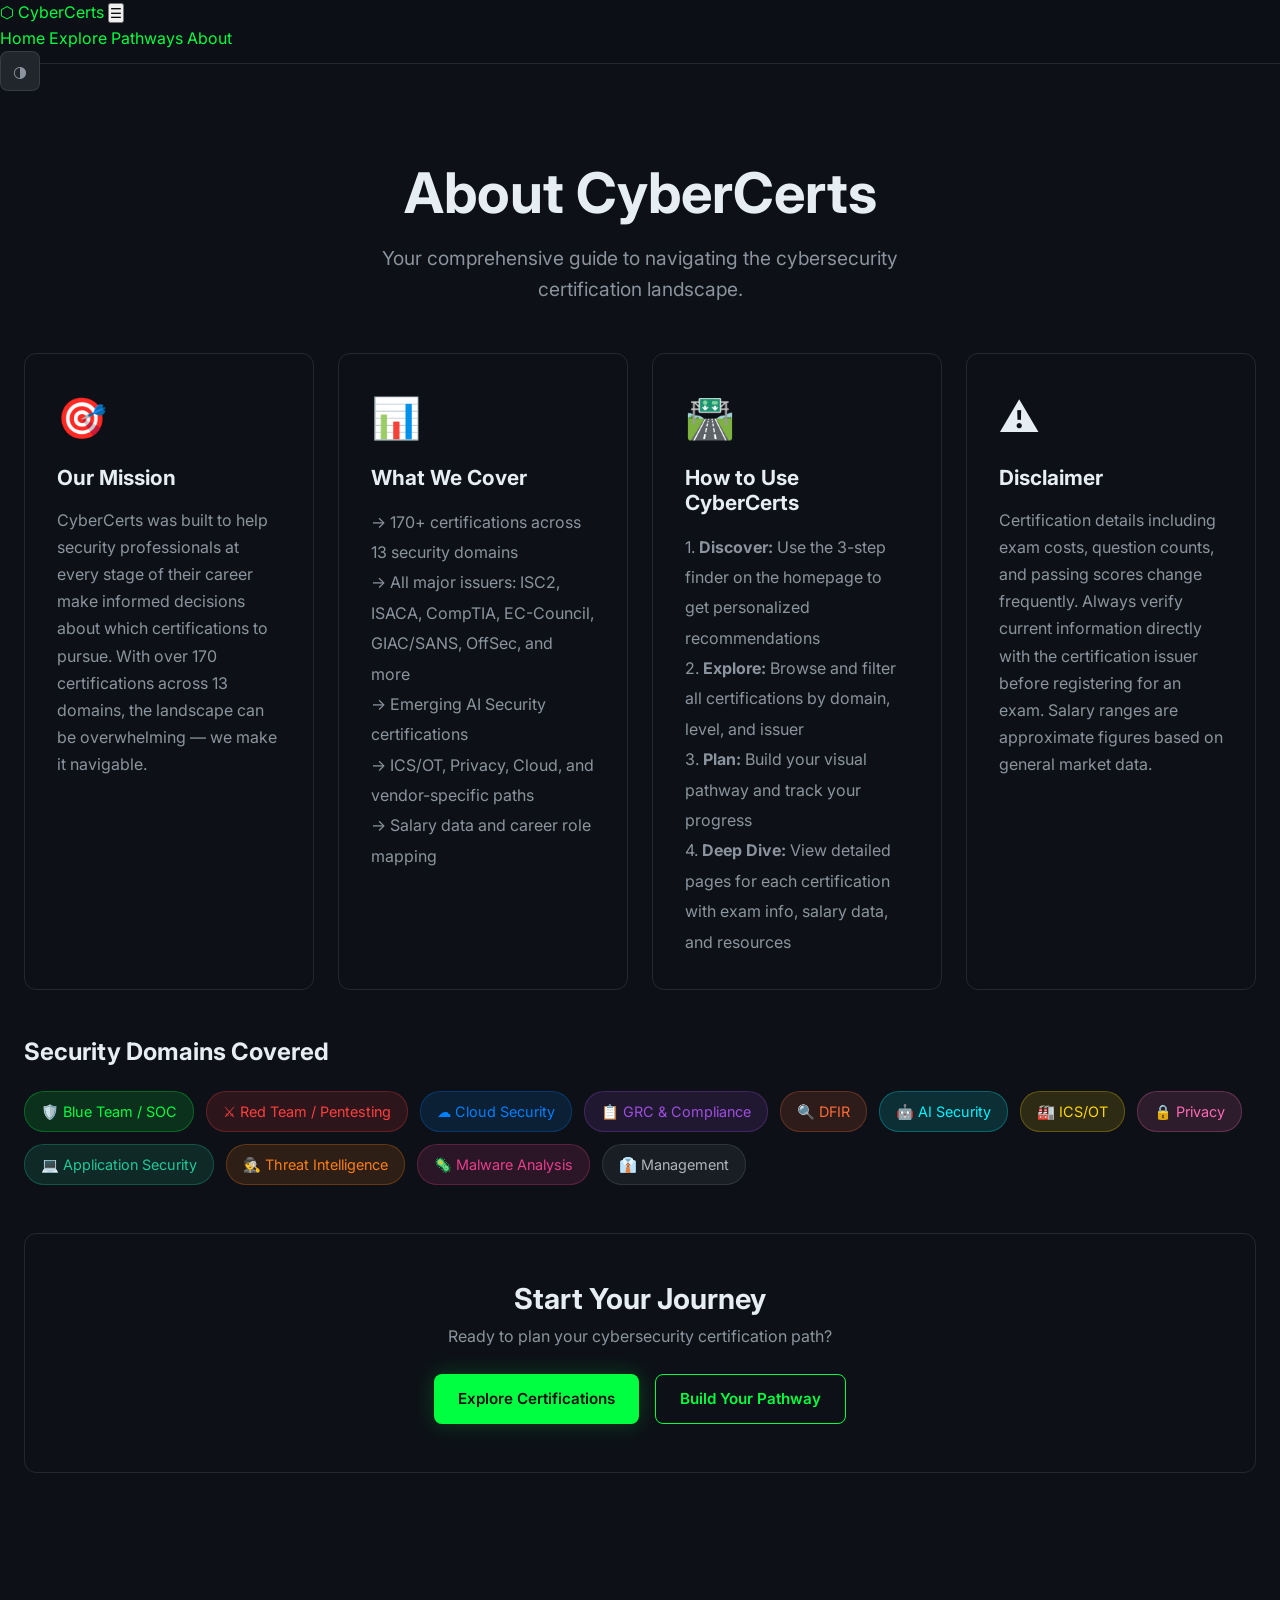
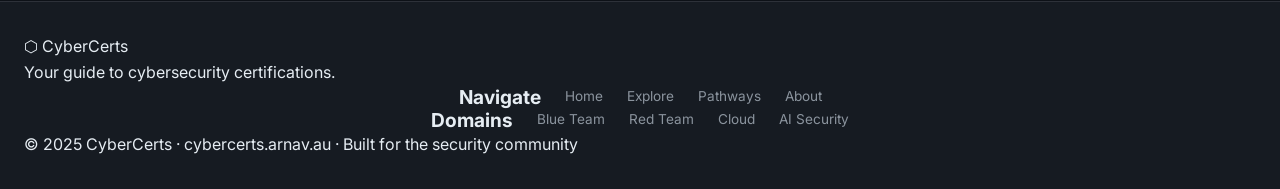
==== about.html @ 93662341 "Build CyberCerts: 170+ cert database, full UI, all JS, about page - js/data.js: 170 certifications a" ====
<!DOCTYPE html>
<html lang="en">
<head>
<meta charset="UTF-8">
<meta name="viewport" content="width=device-width,initial-scale=1.0">
<title>About | CyberCerts</title>
<link rel="stylesheet" href="css/styles.css">
</head>
<body>
<nav class="navbar">
  <div class="nav-container">
    <a href="index.html" class="nav-brand"><span class="brand-icon">⬡</span> CyberCerts</a>
    <button class="nav-toggle" id="navToggle" aria-label="Toggle navigation">☰</button>
    <div class="nav-menu" id="navMenu">
      <a href="index.html" class="nav-link">Home</a>
      <a href="explore.html" class="nav-link">Explore</a>
      <a href="pathway.html" class="nav-link">Pathways</a>
      <a href="about.html" class="nav-link active">About</a>
      <button class="theme-toggle" aria-label="Toggle theme">◑</button>
    </div>
  </div>
</nav>

<main class="about-page">
  <div class="container">
    <div class="about-hero reveal">
      <h1>About <span class="gradient-text">CyberCerts</span></h1>
      <p class="about-lead">Your comprehensive guide to navigating the cybersecurity certification landscape.</p>
    </div>

    <div class="about-grid">
      <div class="about-card reveal">
        <div class="about-card-icon">🎯</div>
        <h2>Our Mission</h2>
        <p>CyberCerts was built to help security professionals at every stage of their career make informed decisions about which certifications to pursue. With over 170 certifications across 13 domains, the landscape can be overwhelming — we make it navigable.</p>
      </div>

      <div class="about-card reveal">
        <div class="about-card-icon">📊</div>
        <h2>What We Cover</h2>
        <ul class="about-list">
          <li>170+ certifications across 13 security domains</li>
          <li>All major issuers: ISC2, ISACA, CompTIA, EC-Council, GIAC/SANS, OffSec, and more</li>
          <li>Emerging AI Security certifications</li>
          <li>ICS/OT, Privacy, Cloud, and vendor-specific paths</li>
          <li>Salary data and career role mapping</li>
        </ul>
      </div>

      <div class="about-card reveal">
        <div class="about-card-icon">🛣️</div>
        <h2>How to Use CyberCerts</h2>
        <ol class="about-list numbered">
          <li><strong>Discover:</strong> Use the 3-step finder on the homepage to get personalized recommendations</li>
          <li><strong>Explore:</strong> Browse and filter all certifications by domain, level, and issuer</li>
          <li><strong>Plan:</strong> Build your visual pathway and track your progress</li>
          <li><strong>Deep Dive:</strong> View detailed pages for each certification with exam info, salary data, and resources</li>
        </ol>
      </div>

      <div class="about-card reveal">
        <div class="about-card-icon">⚠️</div>
        <h2>Disclaimer</h2>
        <p>Certification details including exam costs, question counts, and passing scores change frequently. Always verify current information directly with the certification issuer before registering for an exam. Salary ranges are approximate figures based on general market data.</p>
      </div>
    </div>

    <div class="about-domains reveal">
      <h2>Security Domains Covered</h2>
      <div class="domain-chips">
        <span class="domain-chip" style="background:#00ff4122;color:#00ff41;border:1px solid #00ff4144">🛡️ Blue Team / SOC</span>
        <span class="domain-chip" style="background:#ff3e3e22;color:#ff3e3e;border:1px solid #ff3e3e44">⚔️ Red Team / Pentesting</span>
        <span class="domain-chip" style="background:#0080ff22;color:#0080ff;border:1px solid #0080ff44">☁️ Cloud Security</span>
        <span class="domain-chip" style="background:#9d4edd22;color:#9d4edd;border:1px solid #9d4edd44">📋 GRC & Compliance</span>
        <span class="domain-chip" style="background:#ff6b3522;color:#ff6b35;border:1px solid #ff6b3544">🔍 DFIR</span>
        <span class="domain-chip" style="background:#00f5ff22;color:#00f5ff;border:1px solid #00f5ff44">🤖 AI Security</span>
        <span class="domain-chip" style="background:#ffd70022;color:#ffd700;border:1px solid #ffd70044">🏭 ICS/OT</span>
        <span class="domain-chip" style="background:#ff69b422;color:#ff69b4;border:1px solid #ff69b444">🔒 Privacy</span>
        <span class="domain-chip" style="background:#20c99722;color:#20c997;border:1px solid #20c99744">💻 Application Security</span>
        <span class="domain-chip" style="background:#fd7e1422;color:#fd7e14;border:1px solid #fd7e1444">🕵️ Threat Intelligence</span>
        <span class="domain-chip" style="background:#e83e8c22;color:#e83e8c;border:1px solid #e83e8c44">🦠 Malware Analysis</span>
        <span class="domain-chip" style="background:#6c757d22;color:#adb5bd;border:1px solid #6c757d44">👔 Management</span>
      </div>
    </div>

    <div class="about-cta reveal">
      <h2>Start Your Journey</h2>
      <p>Ready to plan your cybersecurity certification path?</p>
      <div class="cta-buttons">
        <a href="explore.html" class="btn btn-primary">Explore Certifications</a>
        <a href="pathway.html" class="btn btn-outline">Build Your Pathway</a>
      </div>
    </div>
  </div>
</main>

<footer class="footer">
  <div class="container">
    <div class="footer-grid">
      <div class="footer-brand">
        <div class="nav-brand"><span class="brand-icon">⬡</span> CyberCerts</div>
        <p>Your guide to cybersecurity certifications.</p>
      </div>
      <div class="footer-links">
        <h4>Navigate</h4>
        <a href="index.html">Home</a>
        <a href="explore.html">Explore</a>
        <a href="pathway.html">Pathways</a>
        <a href="about.html">About</a>
      </div>
      <div class="footer-links">
        <h4>Domains</h4>
        <a href="pathway.html?domain=blue-team">Blue Team</a>
        <a href="pathway.html?domain=red-team">Red Team</a>
        <a href="pathway.html?domain=cloud">Cloud</a>
        <a href="pathway.html?domain=ai-security">AI Security</a>
      </div>
    </div>
    <div class="footer-bottom">
      <p>© 2025 CyberCerts · cybercerts.arnav.au · Built for the security community</p>
    </div>
  </div>
</footer>

<script src="js/data.js"></script>
<script src="js/app.js"></script>
</body>
</html>
---- css/styles.css ----
/* ============================================================
   CyberCerts - Main Stylesheet
   Dark/cyberpunk theme with light mode toggle
   ============================================================ */

/* Google Fonts import */
@import url('https://fonts.googleapis.com/css2?family=Inter:wght@300;400;500;600;700;800;900&family=JetBrains+Mono:wght@400;500;700&display=swap');

/* ============================================================
   CSS Custom Properties
   ============================================================ */
:root {
  /* Dark theme (default) */
  --bg-primary: #0d1117;
  --bg-secondary: #161b22;
  --bg-tertiary: #21262d;
  --bg-card: rgba(22, 27, 34, 0.8);
  --bg-card-hover: rgba(33, 38, 45, 0.95);
  --bg-overlay: rgba(13, 17, 23, 0.9);

  --text-primary: #e6edf3;
  --text-secondary: #8b949e;
  --text-muted: #6e7681;
  --text-inverse: #0d1117;

  --border-color: rgba(240, 246, 252, 0.1);
  --border-hover: rgba(240, 246, 252, 0.2);

  /* Domain Colors */
  --color-blue-team: #00ff41;
  --color-red-team: #ff3e3e;
  --color-cloud: #0080ff;
  --color-grc: #9d4edd;
  --color-dfir: #ff6b35;
  --color-ai-security: #00f5ff;
  --color-ics-ot: #ffd700;
  --color-privacy: #ff69b4;
  --color-appsec: #7fff00;
  --color-management: #c084fc;
  --color-threat-intel: #fb923c;
  --color-malware: #ef4444;
  --color-vendor: #94a3b8;

  /* Level Colors */
  --color-beginner: #22c55e;
  --color-intermediate: #f59e0b;
  --color-advanced: #f97316;
  --color-expert: #ef4444;
  --color-specialty: #a78bfa;

  /* Accent */
  --accent-primary: #00ff41;
  --accent-secondary: #00f5ff;
  --accent-glow: rgba(0, 255, 65, 0.2);

  /* Shadows */
  --shadow-sm: 0 1px 3px rgba(0,0,0,0.4);
  --shadow-md: 0 4px 12px rgba(0,0,0,0.5);
  --shadow-lg: 0 8px 32px rgba(0,0,0,0.6);
  --shadow-glow: 0 0 20px rgba(0, 255, 65, 0.15);

  /* Transitions */
  --transition-fast: 0.15s ease;
  --transition-normal: 0.3s ease;
  --transition-slow: 0.5s ease;

  /* Typography */
  --font-main: 'Inter', system-ui, -apple-system, sans-serif;
  --font-mono: 'JetBrains Mono', 'Courier New', monospace;

  /* Spacing */
  --nav-height: 64px;
  --container-max: 1280px;
  --border-radius: 8px;
  --border-radius-lg: 12px;
  --border-radius-xl: 16px;
}

/* Light mode */
.light-mode {
  --bg-primary: #f0f4f8;
  --bg-secondary: #e8edf2;
  --bg-tertiary: #dce4ed;
  --bg-card: rgba(255, 255, 255, 0.9);
  --bg-card-hover: rgba(255, 255, 255, 1);
  --bg-overlay: rgba(240, 244, 248, 0.95);

  --text-primary: #1a202c;
  --text-secondary: #4a5568;
  --text-muted: #718096;
  --text-inverse: #f0f4f8;

  --border-color: rgba(0, 0, 0, 0.1);
  --border-hover: rgba(0, 0, 0, 0.2);

  --accent-primary: #059669;
  --accent-secondary: #0891b2;
  --accent-glow: rgba(5, 150, 105, 0.1);

  --shadow-sm: 0 1px 3px rgba(0,0,0,0.1);
  --shadow-md: 0 4px 12px rgba(0,0,0,0.15);
  --shadow-lg: 0 8px 32px rgba(0,0,0,0.2);
  --shadow-glow: 0 0 20px rgba(5, 150, 105, 0.1);

  --color-blue-team: #059669;
  --color-red-team: #dc2626;
  --color-cloud: #2563eb;
  --color-grc: #7c3aed;
  --color-dfir: #ea580c;
  --color-ai-security: #0891b2;
  --color-ics-ot: #d97706;
  --color-privacy: #db2777;
  --color-appsec: #65a30d;
  --color-management: #9333ea;
  --color-threat-intel: #c2410c;
  --color-malware: #b91c1c;
  --color-vendor: #64748b;
}

/* ============================================================
   Reset & Base
   ============================================================ */
*, *::before, *::after {
  box-sizing: border-box;
  margin: 0;
  padding: 0;
}

html {
  scroll-behavior: smooth;
  font-size: 16px;
}

body {
  font-family: var(--font-main);
  background-color: var(--bg-primary);
  color: var(--text-primary);
  line-height: 1.6;
  min-height: 100vh;
  transition: background-color var(--transition-normal), color var(--transition-normal);
  overflow-x: hidden;
}

a {
  color: var(--accent-primary);
  text-decoration: none;
  transition: color var(--transition-fast);
}
a:hover { text-decoration: underline; }

img { max-width: 100%; height: auto; }

button { cursor: pointer; font-family: var(--font-main); }

ul, ol { list-style: none; }

/* ============================================================
   Typography
   ============================================================ */
h1, h2, h3, h4, h5, h6 {
  font-weight: 700;
  line-height: 1.2;
  color: var(--text-primary);
}

h1 { font-size: clamp(1.8rem, 4vw, 3rem); }
h2 { font-size: clamp(1.5rem, 3vw, 2.2rem); }
h3 { font-size: clamp(1.2rem, 2.5vw, 1.6rem); }
h4 { font-size: 1.2rem; }
h5 { font-size: 1rem; }

.mono { font-family: var(--font-mono); }

/* ============================================================
   Layout Utilities
   ============================================================ */
.container {
  max-width: var(--container-max);
  margin: 0 auto;
  padding: 0 1.5rem;
}

.section {
  padding: 4rem 0;
}

.section-title {
  text-align: center;
  margin-bottom: 2.5rem;
  position: relative;
}

.section-title::after {
  content: '';
  display: block;
  width: 60px;
  height: 3px;
  background: var(--accent-primary);
  margin: 0.75rem auto 0;
  border-radius: 2px;
}

.grid {
  display: grid;
  gap: 1.5rem;
}

.grid-2 { grid-template-columns: repeat(auto-fill, minmax(340px, 1fr)); }
.grid-3 { grid-template-columns: repeat(auto-fill, minmax(280px, 1fr)); }
.grid-4 { grid-template-columns: repeat(auto-fill, minmax(240px, 1fr)); }

.flex { display: flex; }
.flex-center { display: flex; align-items: center; justify-content: center; }
.flex-between { display: flex; align-items: center; justify-content: space-between; }
.gap-1 { gap: 0.5rem; }
.gap-2 { gap: 1rem; }
.gap-3 { gap: 1.5rem; }

.text-center { text-align: center; }
.text-mono { font-family: var(--font-mono); }

/* ============================================================
   Navigation
   ============================================================ */
.navbar {
  position: sticky;
  top: 0;
  z-index: 1000;
  height: var(--nav-height);
  background: rgba(13, 17, 23, 0.85);
  backdrop-filter: blur(16px);
  -webkit-backdrop-filter: blur(16px);
  border-bottom: 1px solid var(--border-color);
  transition: background var(--transition-normal);
}

.light-mode .navbar {
  background: rgba(240, 244, 248, 0.9);
}

.navbar-inner {
  display: flex;
  align-items: center;
  justify-content: space-between;
  height: 100%;
  max-width: var(--container-max);
  margin: 0 auto;
  padding: 0 1.5rem;
}

.nav-logo {
  display: flex;
  align-items: center;
  gap: 0.5rem;
  font-size: 1.25rem;
  font-weight: 800;
  color: var(--text-primary);
  text-decoration: none;
  letter-spacing: -0.5px;
}

.nav-logo .logo-icon {
  color: var(--accent-primary);
  font-size: 1.4rem;
}

.nav-logo span {
  color: var(--accent-primary);
}

.nav-links {
  display: flex;
  align-items: center;
  gap: 0.25rem;
}

.nav-links a {
  color: var(--text-secondary);
  text-decoration: none;
  padding: 0.5rem 0.875rem;
  border-radius: var(--border-radius);
  font-weight: 500;
  font-size: 0.9rem;
  transition: all var(--transition-fast);
}

.nav-links a:hover,
.nav-links a.active {
  color: var(--text-primary);
  background: var(--bg-tertiary);
}

.nav-links a.active {
  color: var(--accent-primary);
}

.nav-actions {
  display: flex;
  align-items: center;
  gap: 0.75rem;
}

/* Theme Toggle */
.theme-toggle {
  display: flex;
  align-items: center;
  justify-content: center;
  width: 40px;
  height: 40px;
  border-radius: var(--border-radius);
  border: 1px solid var(--border-color);
  background: var(--bg-tertiary);
  color: var(--text-secondary);
  font-size: 1rem;
  transition: all var(--transition-fast);
  cursor: pointer;
}

.theme-toggle:hover {
  color: var(--accent-primary);
  border-color: var(--accent-primary);
  box-shadow: var(--shadow-glow);
}

/* Hamburger */
.hamburger {
  display: none;
  flex-direction: column;
  justify-content: center;
  gap: 5px;
  width: 40px;
  height: 40px;
  background: none;
  border: none;
  padding: 8px;
  cursor: pointer;
}

.hamburger span {
  display: block;
  width: 100%;
  height: 2px;
  background: var(--text-primary);
  transition: all var(--transition-normal);
  border-radius: 2px;
}

.hamburger.open span:nth-child(1) {
  transform: translateY(7px) rotate(45deg);
}
.hamburger.open span:nth-child(2) {
  opacity: 0;
  transform: scaleX(0);
}
.hamburger.open span:nth-child(3) {
  transform: translateY(-7px) rotate(-45deg);
}

/* Mobile nav overlay */
.mobile-nav {
  display: none;
  position: fixed;
  top: var(--nav-height);
  left: 0;
  right: 0;
  bottom: 0;
  background: var(--bg-overlay);
  z-index: 999;
  padding: 1.5rem;
  flex-direction: column;
  gap: 0.5rem;
  opacity: 0;
  transform: translateY(-10px);
  transition: opacity var(--transition-normal), transform var(--transition-normal);
}

.mobile-nav.open {
  opacity: 1;
  transform: translateY(0);
}

.mobile-nav a {
  display: block;
  color: var(--text-primary);
  text-decoration: none;
  padding: 1rem 1.25rem;
  border-radius: var(--border-radius);
  font-size: 1.1rem;
  font-weight: 500;
  border: 1px solid var(--border-color);
  background: var(--bg-secondary);
  transition: all var(--transition-fast);
}

.mobile-nav a:hover {
  border-color: var(--accent-primary);
  color: var(--accent-primary);
}

/* ============================================================
   Hero Section
   ============================================================ */
.hero {
  position: relative;
  min-height: calc(100vh - var(--nav-height));
  display: flex;
  align-items: center;
  overflow: hidden;
  background: var(--bg-primary);
}

.hero-bg {
  position: absolute;
  inset: 0;
  z-index: 0;
  overflow: hidden;
}

/* Particle canvas */
#particle-canvas {
  position: absolute;
  inset: 0;
  pointer-events: none;
}

/* Grid overlay */
.hero-bg::before {
  content: '';
  position: absolute;
  inset: 0;
  background-image:
    linear-gradient(rgba(0,255,65,0.03) 1px, transparent 1px),
    linear-gradient(90deg, rgba(0,255,65,0.03) 1px, transparent 1px);
  background-size: 50px 50px;
}

/* Radial glow */
.hero-bg::after {
  content: '';
  position: absolute;
  inset: 0;
  background: radial-gradient(ellipse 60% 50% at 50% 50%, rgba(0,255,65,0.07) 0%, transparent 70%);
}

.hero-content {
  position: relative;
  z-index: 1;
  text-align: center;
  max-width: 800px;
  margin: 0 auto;
  padding: 4rem 1.5rem;
}

.hero-badge {
  display: inline-flex;
  align-items: center;
  gap: 0.5rem;
  background: rgba(0,255,65,0.1);
  border: 1px solid rgba(0,255,65,0.3);
  color: var(--color-blue-team);
  padding: 0.375rem 1rem;
  border-radius: 100px;
  font-size: 0.8rem;
  font-weight: 600;
  font-family: var(--font-mono);
  margin-bottom: 1.5rem;
  letter-spacing: 1px;
  text-transform: uppercase;
}

.light-mode .hero-badge {
  background: rgba(5,150,105,0.1);
  border-color: rgba(5,150,105,0.3);
}

.hero-title {
  font-size: clamp(2.2rem, 6vw, 4rem);
  font-weight: 900;
  line-height: 1.1;
  margin-bottom: 1.25rem;
  letter-spacing: -1.5px;
}

.hero-title .highlight {
  color: var(--accent-primary);
  position: relative;
}

.hero-title .highlight::after {
  content: '';
  position: absolute;
  bottom: 2px;
  left: 0;
  right: 0;
  height: 3px;
  background: var(--accent-primary);
  opacity: 0.4;
  border-radius: 2px;
}

.hero-subtitle {
  font-size: 1.15rem;
  color: var(--text-secondary);
  margin-bottom: 2rem;
  max-width: 560px;
  margin-left: auto;
  margin-right: auto;
  line-height: 1.7;
}

.hero-cta {
  display: flex;
  gap: 1rem;
  justify-content: center;
  flex-wrap: wrap;
}

/* ============================================================
   Buttons
   ============================================================ */
.btn {
  display: inline-flex;
  align-items: center;
  gap: 0.5rem;
  padding: 0.75rem 1.5rem;
  border-radius: var(--border-radius);
  font-weight: 600;
  font-size: 0.95rem;
  border: none;
  text-decoration: none;
  cursor: pointer;
  transition: all var(--transition-fast);
  white-space: nowrap;
}

.btn-primary {
  background: var(--accent-primary);
  color: var(--text-inverse);
  box-shadow: 0 0 20px var(--accent-glow);
}

.btn-primary:hover {
  filter: brightness(1.1);
  box-shadow: 0 0 30px var(--accent-glow);
  transform: translateY(-1px);
  text-decoration: none;
  color: var(--text-inverse);
}

.btn-secondary {
  background: var(--bg-tertiary);
  color: var(--text-primary);
  border: 1px solid var(--border-color);
}

.btn-secondary:hover {
  border-color: var(--accent-primary);
  color: var(--accent-primary);
  text-decoration: none;
}

.btn-outline {
  background: transparent;
  color: var(--accent-primary);
  border: 1px solid var(--accent-primary);
}

.btn-outline:hover {
  background: rgba(0,255,65,0.1);
  text-decoration: none;
}

.btn-sm {
  padding: 0.4rem 0.875rem;
  font-size: 0.8rem;
}

.btn-lg {
  padding: 1rem 2rem;
  font-size: 1.05rem;
}

.btn-danger {
  background: var(--color-red-team);
  color: #fff;
}

.btn-ghost {
  background: transparent;
  color: var(--text-secondary);
  border: 1px solid transparent;
}

.btn-ghost:hover {
  background: var(--bg-tertiary);
  color: var(--text-primary);
  text-decoration: none;
}

/* ============================================================
   Stats Bar
   ============================================================ */
.stats-bar {
  background: var(--bg-secondary);
  border-top: 1px solid var(--border-color);
  border-bottom: 1px solid var(--border-color);
  padding: 1.5rem 0;
}

.stats-bar .container {
  display: flex;
  justify-content: center;
  gap: 3rem;
  flex-wrap: wrap;
}

.stat-item {
  text-align: center;
}

.stat-number {
  font-size: 2rem;
  font-weight: 900;
  color: var(--accent-primary);
  font-family: var(--font-mono);
  line-height: 1;
}

.stat-label {
  font-size: 0.8rem;
  color: var(--text-secondary);
  text-transform: uppercase;
  letter-spacing: 1px;
  margin-top: 0.25rem;
}

/* ============================================================
   Glassmorphism Cards
   ============================================================ */
.card {
  background: var(--bg-card);
  backdrop-filter: blur(12px);
  -webkit-backdrop-filter: blur(12px);
  border: 1px solid var(--border-color);
  border-radius: var(--border-radius-lg);
  padding: 1.5rem;
  transition: all var(--transition-normal);
}

.card:hover {
  background: var(--bg-card-hover);
  border-color: var(--border-hover);
  transform: translateY(-2px);
  box-shadow: var(--shadow-lg);
}

/* Cert Card */
.cert-card {
  background: var(--bg-card);
  backdrop-filter: blur(12px);
  -webkit-backdrop-filter: blur(12px);
  border: 1px solid var(--border-color);
  border-radius: var(--border-radius-lg);
  padding: 1.25rem;
  transition: all var(--transition-normal);
  display: flex;
  flex-direction: column;
  gap: 0.75rem;
  position: relative;
  overflow: hidden;
}

.cert-card::before {
  content: '';
  position: absolute;
  top: 0;
  left: 0;
  right: 0;
  height: 3px;
  background: var(--card-accent, var(--accent-primary));
  border-radius: var(--border-radius-lg) var(--border-radius-lg) 0 0;
}

.cert-card:hover {
  background: var(--bg-card-hover);
  border-color: var(--card-accent, var(--accent-primary));
  transform: translateY(-3px);
  box-shadow: 0 8px 32px rgba(0,0,0,0.4), 0 0 0 1px var(--card-accent, var(--accent-primary));
}

.cert-card-header {
  display: flex;
  align-items: flex-start;
  justify-content: space-between;
  gap: 0.5rem;
}

.cert-code {
  font-family: var(--font-mono);
  font-size: 0.75rem;
  color: var(--text-muted);
  background: var(--bg-tertiary);
  padding: 0.2rem 0.5rem;
  border-radius: 4px;
  font-weight: 500;
}

.cert-card-compare {
  position: absolute;
  top: 0.875rem;
  right: 0.875rem;
  width: 20px;
  height: 20px;
  border-radius: 4px;
  border: 2px solid var(--border-color);
  background: var(--bg-tertiary);
  cursor: pointer;
  transition: all var(--transition-fast);
  appearance: none;
  -webkit-appearance: none;
}

.cert-card-compare:checked {
  background: var(--accent-primary);
  border-color: var(--accent-primary);
}

.cert-card-compare:checked::after {
  content: '✓';
  display: block;
  color: #000;
  font-size: 12px;
  text-align: center;
  line-height: 16px;
}

.cert-name {
  font-size: 1rem;
  font-weight: 700;
  color: var(--text-primary);
  line-height: 1.3;
  padding-right: 24px;
}

.cert-issuer-badge {
  font-size: 0.7rem;
  font-weight: 600;
  padding: 0.2rem 0.5rem;
  border-radius: 4px;
  text-transform: uppercase;
  letter-spacing: 0.5px;
  white-space: nowrap;
}

.cert-description {
  font-size: 0.85rem;
  color: var(--text-secondary);
  line-height: 1.5;
  display: -webkit-box;
  -webkit-line-clamp: 2;
  -webkit-box-orient: vertical;
  overflow: hidden;
}

.cert-card-footer {
  display: flex;
  align-items: center;
  justify-content: space-between;
  margin-top: auto;
  padding-top: 0.75rem;
  border-top: 1px solid var(--border-color);
  gap: 0.5rem;
}

.cert-cost {
  font-family: var(--font-mono);
  font-size: 0.85rem;
  font-weight: 700;
  color: var(--accent-primary);
}

/* AI Badge */
.ai-badge {
  display: inline-flex;
  align-items: center;
  gap: 0.3rem;
  background: rgba(0,245,255,0.1);
  border: 1px solid rgba(0,245,255,0.3);
  color: var(--color-ai-security);
  padding: 0.2rem 0.5rem;
  border-radius: 100px;
  font-size: 0.65rem;
  font-weight: 700;
  text-transform: uppercase;
  letter-spacing: 0.5px;
  white-space: nowrap;
}

.light-mode .ai-badge {
  background: rgba(8,145,178,0.1);
  border-color: rgba(8,145,178,0.3);
}

/* ============================================================
   Badges & Tags
   ============================================================ */
.badge {
  display: inline-flex;
  align-items: center;
  gap: 0.25rem;
  padding: 0.25rem 0.625rem;
  border-radius: 100px;
  font-size: 0.72rem;
  font-weight: 600;
  text-transform: capitalize;
  white-space: nowrap;
}

.badge-level-beginner {
  background: rgba(34,197,94,0.15);
  color: var(--color-beginner);
  border: 1px solid rgba(34,197,94,0.3);
}

.badge-level-intermediate {
  background: rgba(245,158,11,0.15);
  color: var(--color-intermediate);
  border: 1px solid rgba(245,158,11,0.3);
}

.badge-level-advanced {
  background: rgba(249,115,22,0.15);
  color: var(--color-advanced);
  border: 1px solid rgba(249,115,22,0.3);
}

.badge-level-expert {
  background: rgba(239,68,68,0.15);
  color: var(--color-expert);
  border: 1px solid rgba(239,68,68,0.3);
}

.badge-level-specialty {
  background: rgba(167,139,250,0.15);
  color: var(--color-specialty);
  border: 1px solid rgba(167,139,250,0.3);
}

/* Domain tags */
.tag {
  display: inline-flex;
  align-items: center;
  gap: 0.2rem;
  padding: 0.2rem 0.5rem;
  border-radius: 4px;
  font-size: 0.68rem;
  font-weight: 600;
  text-transform: uppercase;
  letter-spacing: 0.3px;
}

.tag-blue-team   { background: rgba(0,255,65,0.1);   color: var(--color-blue-team);   border: 1px solid rgba(0,255,65,0.2); }
.tag-red-team    { background: rgba(255,62,62,0.1);  color: var(--color-red-team);    border: 1px solid rgba(255,62,62,0.2); }
.tag-cloud       { background: rgba(0,128,255,0.1);  color: var(--color-cloud);       border: 1px solid rgba(0,128,255,0.2); }
.tag-grc         { background: rgba(157,78,221,0.1); color: var(--color-grc);         border: 1px solid rgba(157,78,221,0.2); }
.tag-dfir        { background: rgba(255,107,53,0.1); color: var(--color-dfir);        border: 1px solid rgba(255,107,53,0.2); }
.tag-ai-security { background: rgba(0,245,255,0.1);  color: var(--color-ai-security); border: 1px solid rgba(0,245,255,0.2); }
.tag-ics-ot      { background: rgba(255,215,0,0.1);  color: var(--color-ics-ot);      border: 1px solid rgba(255,215,0,0.2); }
.tag-privacy     { background: rgba(255,105,180,0.1);color: var(--color-privacy);     border: 1px solid rgba(255,105,180,0.2); }
.tag-appsec      { background: rgba(127,255,0,0.1);  color: var(--color-appsec);      border: 1px solid rgba(127,255,0,0.2); }
.tag-management  { background: rgba(192,132,252,0.1);color: var(--color-management);  border: 1px solid rgba(192,132,252,0.2); }
.tag-threat-intel{ background: rgba(251,146,60,0.1); color: var(--color-threat-intel);border: 1px solid rgba(251,146,60,0.2); }
.tag-malware     { background: rgba(239,68,68,0.1);  color: var(--color-malware);     border: 1px solid rgba(239,68,68,0.2); }
.tag-vendor      { background: rgba(148,163,184,0.1);color: var(--color-vendor);      border: 1px solid rgba(148,163,184,0.2); }

.tags-list {
  display: flex;
  flex-wrap: wrap;
  gap: 0.375rem;
}

/* ============================================================
   Filter Bar
   ============================================================ */
.filter-bar {
  background: var(--bg-secondary);
  border: 1px solid var(--border-color);
  border-radius: var(--border-radius-lg);
  padding: 1.25rem;
  margin-bottom: 1.5rem;
  display: flex;
  flex-wrap: wrap;
  gap: 0.875rem;
  align-items: flex-end;
}

.filter-group {
  display: flex;
  flex-direction: column;
  gap: 0.375rem;
  flex: 1;
  min-width: 160px;
}

.filter-group label {
  font-size: 0.75rem;
  font-weight: 600;
  color: var(--text-muted);
  text-transform: uppercase;
  letter-spacing: 0.5px;
}

.filter-group select,
.filter-group input {
  background: var(--bg-tertiary);
  border: 1px solid var(--border-color);
  color: var(--text-primary);
  padding: 0.5rem 0.875rem;
  border-radius: var(--border-radius);
  font-size: 0.875rem;
  font-family: var(--font-main);
  outline: none;
  transition: border-color var(--transition-fast);
  width: 100%;
  appearance: none;
  -webkit-appearance: none;
  background-image: url("data:image/svg+xml,%3Csvg xmlns='http://www.w3.org/2000/svg' width='12' height='12' fill='%238b949e' viewBox='0 0 16 16'%3E%3Cpath d='M7.247 11.14L2.451 5.658C1.885 5.013 2.345 4 3.204 4h9.592a1 1 0 0 1 .753 1.659l-4.796 5.48a1 1 0 0 1-1.506 0z'/%3E%3C/svg%3E");
  background-repeat: no-repeat;
  background-position: right 0.75rem center;
  padding-right: 2rem;
}

.filter-group input {
  background-image: none;
  padding-right: 0.875rem;
}

.filter-group select:focus,
.filter-group input:focus {
  border-color: var(--accent-primary);
  box-shadow: 0 0 0 2px var(--accent-glow);
}

.filter-actions {
  display: flex;
  gap: 0.5rem;
  align-items: flex-end;
}

.results-count {
  font-size: 0.85rem;
  color: var(--text-secondary);
  padding: 0.5rem 0;
  font-family: var(--font-mono);
}

.results-count strong {
  color: var(--accent-primary);
}

/* ============================================================
   Tab Component
   ============================================================ */
.tabs {
  border-bottom: 1px solid var(--border-color);
  margin-bottom: 1.5rem;
}

.tab-list {
  display: flex;
  gap: 0;
  overflow-x: auto;
  scrollbar-width: none;
  -ms-overflow-style: none;
}

.tab-list::-webkit-scrollbar { display: none; }

.tab-btn {
  flex-shrink: 0;
  padding: 0.75rem 1.25rem;
  font-size: 0.875rem;
  font-weight: 500;
  color: var(--text-secondary);
  background: none;
  border: none;
  border-bottom: 2px solid transparent;
  cursor: pointer;
  transition: all var(--transition-fast);
  white-space: nowrap;
}

.tab-btn:hover {
  color: var(--text-primary);
}

.tab-btn.active {
  color: var(--accent-primary);
  border-bottom-color: var(--accent-primary);
}

.tab-panel {
  display: none;
}

.tab-panel.active {
  display: block;
  animation: fadeIn 0.2s ease;
}

@keyframes fadeIn {
  from { opacity: 0; transform: translateY(4px); }
  to   { opacity: 1; transform: translateY(0); }
}

/* ============================================================
   Pathway Styles
   ============================================================ */
.pathway-container {
  padding: 2rem 0;
}

.pathway-graph {
  display: flex;
  flex-direction: column;
  gap: 0;
  position: relative;
  padding: 1rem;
}

.pathway-track {
  display: flex;
  flex-direction: row;
  align-items: center;
  gap: 0;
  overflow-x: auto;
  padding: 1rem 0;
  scrollbar-width: thin;
  scrollbar-color: var(--border-color) transparent;
}

.pathway-node {
  flex-shrink: 0;
  position: relative;
  display: flex;
  flex-direction: column;
  align-items: center;
}

.pathway-node-card {
  width: 160px;
  background: var(--bg-card);
  border: 2px solid var(--border-color);
  border-radius: var(--border-radius);
  padding: 0.875rem;
  text-align: center;
  cursor: pointer;
  transition: all var(--transition-normal);
  position: relative;
}

.pathway-node-card:hover {
  border-color: var(--accent-primary);
  box-shadow: 0 0 15px var(--accent-glow);
  transform: scale(1.03);
}

.pathway-node-card.planned   { border-color: var(--text-muted); }
.pathway-node-card.in-progress { border-color: var(--color-intermediate); box-shadow: 0 0 12px rgba(245,158,11,0.2); }
.pathway-node-card.completed { border-color: var(--color-beginner); box-shadow: 0 0 12px rgba(34,197,94,0.2); }

.node-code {
  font-family: var(--font-mono);
  font-size: 0.65rem;
  color: var(--text-muted);
  margin-bottom: 0.25rem;
}

.node-name {
  font-size: 0.75rem;
  font-weight: 600;
  color: var(--text-primary);
  line-height: 1.3;
  margin-bottom: 0.5rem;
}

.node-status {
  font-size: 0.65rem;
  font-weight: 600;
  text-transform: uppercase;
  letter-spacing: 0.5px;
}

.node-controls {
  display: flex;
  gap: 0.25rem;
  margin-top: 0.5rem;
  flex-wrap: wrap;
  justify-content: center;
}

.node-controls button {
  font-size: 0.6rem;
  padding: 0.2rem 0.4rem;
  border-radius: 3px;
  border: 1px solid var(--border-color);
  background: var(--bg-tertiary);
  color: var(--text-secondary);
  cursor: pointer;
  transition: all var(--transition-fast);
  font-family: var(--font-main);
}

.node-controls button:hover { border-color: var(--accent-primary); color: var(--accent-primary); }
.node-controls button.active-status { background: var(--accent-primary); color: #000; border-color: var(--accent-primary); }

/* Arrow between nodes */
.pathway-arrow {
  display: flex;
  align-items: center;
  padding: 0 0.5rem;
  color: var(--border-color);
  font-size: 1.25rem;
  flex-shrink: 0;
}

.pathway-arrow::after {
  content: '→';
  font-size: 1.5rem;
  color: var(--accent-primary);
  opacity: 0.5;
}

/* Progress bar */
.progress-bar-wrap {
  background: var(--bg-tertiary);
  border-radius: 100px;
  height: 8px;
  overflow: hidden;
  margin: 0.375rem 0;
}

.progress-bar-fill {
  height: 100%;
  background: var(--accent-primary);
  border-radius: 100px;
  transition: width var(--transition-slow);
}

.progress-label {
  display: flex;
  justify-content: space-between;
  font-size: 0.75rem;
  color: var(--text-secondary);
}

/* Pathway wizard */
.wizard {
  max-width: 700px;
  margin: 0 auto;
}

.wizard-steps {
  display: flex;
  gap: 0;
  margin-bottom: 2rem;
  position: relative;
}

.wizard-steps::before {
  content: '';
  position: absolute;
  top: 16px;
  left: calc(50% / 3);
  right: calc(50% / 3);
  height: 2px;
  background: var(--border-color);
  z-index: 0;
}

.wizard-step {
  flex: 1;
  text-align: center;
  position: relative;
  z-index: 1;
}

.wizard-step-circle {
  width: 32px;
  height: 32px;
  border-radius: 50%;
  border: 2px solid var(--border-color);
  background: var(--bg-secondary);
  color: var(--text-muted);
  display: flex;
  align-items: center;
  justify-content: center;
  margin: 0 auto 0.5rem;
  font-size: 0.8rem;
  font-weight: 700;
  transition: all var(--transition-normal);
}

.wizard-step.active .wizard-step-circle,
.wizard-step.done .wizard-step-circle {
  border-color: var(--accent-primary);
  background: var(--accent-primary);
  color: #000;
}

.wizard-step-label {
  font-size: 0.75rem;
  color: var(--text-muted);
}

.wizard-step.active .wizard-step-label {
  color: var(--accent-primary);
}

.wizard-panel {
  display: none;
}
.wizard-panel.active {
  display: block;
}

.option-grid {
  display: grid;
  grid-template-columns: repeat(auto-fill, minmax(180px, 1fr));
  gap: 0.75rem;
}

.option-btn {
  background: var(--bg-card);
  border: 2px solid var(--border-color);
  border-radius: var(--border-radius);
  padding: 1rem;
  text-align: center;
  cursor: pointer;
  transition: all var(--transition-fast);
  color: var(--text-primary);
  font-family: var(--font-main);
}

.option-btn:hover,
.option-btn.selected {
  border-color: var(--accent-primary);
  background: rgba(0,255,65,0.05);
  color: var(--accent-primary);
}

.option-btn .option-icon {
  font-size: 1.5rem;
  margin-bottom: 0.5rem;
  display: block;
}

.option-btn .option-label {
  font-size: 0.85rem;
  font-weight: 600;
}

/* ============================================================
   Modal
   ============================================================ */
.modal-overlay {
  position: fixed;
  inset: 0;
  background: rgba(0,0,0,0.75);
  backdrop-filter: blur(4px);
  z-index: 2000;
  display: flex;
  align-items: center;
  justify-content: center;
  padding: 1rem;
  opacity: 0;
  pointer-events: none;
  transition: opacity var(--transition-normal);
}

.modal-overlay.open {
  opacity: 1;
  pointer-events: all;
}

.modal {
  background: var(--bg-secondary);
  border: 1px solid var(--border-color);
  border-radius: var(--border-radius-xl);
  width: 100%;
  max-width: 900px;
  max-height: 85vh;
  overflow-y: auto;
  padding: 1.5rem;
  transform: scale(0.95) translateY(10px);
  transition: transform var(--transition-normal);
  position: relative;
}

.modal-overlay.open .modal {
  transform: scale(1) translateY(0);
}

.modal-header {
  display: flex;
  align-items: center;
  justify-content: space-between;
  margin-bottom: 1.5rem;
  padding-bottom: 1rem;
  border-bottom: 1px solid var(--border-color);
}

.modal-close {
  width: 32px;
  height: 32px;
  border-radius: 50%;
  border: 1px solid var(--border-color);
  background: var(--bg-tertiary);
  color: var(--text-secondary);
  display: flex;
  align-items: center;
  justify-content: center;
  cursor: pointer;
  font-size: 1rem;
  transition: all var(--transition-fast);
}

.modal-close:hover {
  border-color: var(--color-red-team);
  color: var(--color-red-team);
}

/* Compare table */
.compare-grid {
  display: grid;
  gap: 0;
  overflow-x: auto;
}

.compare-table {
  width: 100%;
  border-collapse: collapse;
  font-size: 0.85rem;
}

.compare-table th,
.compare-table td {
  padding: 0.625rem 0.875rem;
  border: 1px solid var(--border-color);
  text-align: left;
  vertical-align: top;
}

.compare-table th {
  background: var(--bg-tertiary);
  font-weight: 600;
  color: var(--text-secondary);
  font-size: 0.75rem;
  text-transform: uppercase;
  letter-spacing: 0.5px;
}

.compare-table tr:nth-child(even) td {
  background: var(--bg-tertiary);
}

/* ============================================================
   Selector / Quickfind on Index
   ============================================================ */
.selector-section {
  padding: 3rem 0;
  background: var(--bg-secondary);
}

.selector-steps {
  display: grid;
  grid-template-columns: repeat(auto-fit, minmax(240px, 1fr));
  gap: 1.5rem;
  margin-bottom: 2rem;
}

.selector-step {
  background: var(--bg-card);
  border: 1px solid var(--border-color);
  border-radius: var(--border-radius-lg);
  padding: 1.25rem;
}

.step-header {
  display: flex;
  align-items: center;
  gap: 0.75rem;
  margin-bottom: 1rem;
}

.step-number {
  width: 28px;
  height: 28px;
  border-radius: 50%;
  background: var(--accent-primary);
  color: #000;
  font-size: 0.8rem;
  font-weight: 700;
  display: flex;
  align-items: center;
  justify-content: center;
  flex-shrink: 0;
}

.step-title {
  font-size: 0.875rem;
  font-weight: 700;
  color: var(--text-secondary);
  text-transform: uppercase;
  letter-spacing: 0.5px;
}

.selector-step select {
  width: 100%;
  background: var(--bg-tertiary);
  border: 1px solid var(--border-color);
  color: var(--text-primary);
  padding: 0.625rem 2rem 0.625rem 0.875rem;
  border-radius: var(--border-radius);
  font-size: 0.875rem;
  font-family: var(--font-main);
  outline: none;
  cursor: pointer;
  appearance: none;
  -webkit-appearance: none;
  background-image: url("data:image/svg+xml,%3Csvg xmlns='http://www.w3.org/2000/svg' width='12' height='12' fill='%238b949e' viewBox='0 0 16 16'%3E%3Cpath d='M7.247 11.14L2.451 5.658C1.885 5.013 2.345 4 3.204 4h9.592a1 1 0 0 1 .753 1.659l-4.796 5.48a1 1 0 0 1-1.506 0z'/%3E%3C/svg%3E");
  background-repeat: no-repeat;
  background-position: right 0.75rem center;
  transition: border-color var(--transition-fast);
}

.selector-step select:focus {
  border-color: var(--accent-primary);
}

.recommendations {
  background: var(--bg-card);
  border: 1px solid var(--border-color);
  border-radius: var(--border-radius-lg);
  padding: 1.5rem;
  min-height: 100px;
}

.recommendations-inner {
  display: grid;
  grid-template-columns: repeat(auto-fill, minmax(280px, 1fr));
  gap: 1rem;
}

/* ============================================================
   Featured Pathways Section
   ============================================================ */
.pathway-cards {
  display: grid;
  grid-template-columns: repeat(auto-fill, minmax(260px, 1fr));
  gap: 1.25rem;
}

.pathway-card {
  background: var(--bg-card);
  border: 1px solid var(--border-color);
  border-radius: var(--border-radius-lg);
  padding: 1.5rem;
  cursor: pointer;
  text-decoration: none;
  display: block;
  transition: all var(--transition-normal);
  position: relative;
  overflow: hidden;
}

.pathway-card::before {
  content: '';
  position: absolute;
  top: 0;
  left: 0;
  right: 0;
  height: 3px;
  background: var(--pathway-color, var(--accent-primary));
}

.pathway-card:hover {
  transform: translateY(-3px);
  border-color: var(--pathway-color, var(--accent-primary));
  box-shadow: 0 8px 30px rgba(0,0,0,0.3);
  text-decoration: none;
}

.pathway-card-icon {
  font-size: 2rem;
  margin-bottom: 0.75rem;
  display: block;
}

.pathway-card-title {
  font-size: 1rem;
  font-weight: 700;
  color: var(--text-primary);
  margin-bottom: 0.375rem;
}

.pathway-card-desc {
  font-size: 0.82rem;
  color: var(--text-secondary);
  margin-bottom: 0.875rem;
  line-height: 1.5;
}

.pathway-card-meta {
  font-size: 0.75rem;
  color: var(--text-muted);
  font-family: var(--font-mono);
}

/* ============================================================
   Certification Detail Page
   ============================================================ */
.cert-detail-header {
  background: var(--bg-secondary);
  border-bottom: 1px solid var(--border-color);
  padding: 2rem 0;
}

.breadcrumb {
  display: flex;
  align-items: center;
  gap: 0.5rem;
  font-size: 0.8rem;
  color: var(--text-muted);
  margin-bottom: 1rem;
}

.breadcrumb a {
  color: var(--text-muted);
  text-decoration: none;
}
.breadcrumb a:hover { color: var(--accent-primary); }
.breadcrumb .sep { color: var(--text-muted); }

.cert-detail-title {
  font-size: clamp(1.5rem, 4vw, 2.5rem);
  font-weight: 900;
  margin-bottom: 0.5rem;
  letter-spacing: -0.5px;
}

.cert-detail-meta {
  display: flex;
  flex-wrap: wrap;
  gap: 0.75rem;
  align-items: center;
  margin-top: 1rem;
}

/* Skills chart */
.skills-chart {
  display: flex;
  flex-direction: column;
  gap: 0.875rem;
}

.skill-row {
  display: flex;
  flex-direction: column;
  gap: 0.25rem;
}

.skill-header {
  display: flex;
  justify-content: space-between;
  font-size: 0.85rem;
}

.skill-name { font-weight: 600; color: var(--text-primary); }
.skill-pct  { font-family: var(--font-mono); color: var(--accent-primary); font-weight: 700; }

/* Exam details grid */
.exam-grid {
  display: grid;
  grid-template-columns: repeat(auto-fill, minmax(200px, 1fr));
  gap: 1rem;
}

.exam-item {
  background: var(--bg-tertiary);
  border: 1px solid var(--border-color);
  border-radius: var(--border-radius);
  padding: 1rem;
}

.exam-item-label {
  font-size: 0.72rem;
  font-weight: 600;
  color: var(--text-muted);
  text-transform: uppercase;
  letter-spacing: 0.5px;
  margin-bottom: 0.25rem;
}

.exam-item-value {
  font-size: 0.95rem;
  font-weight: 700;
  color: var(--text-primary);
  font-family: var(--font-mono);
}

/* Study resources */
.resource-list {
  display: flex;
  flex-direction: column;
  gap: 0.625rem;
}

.resource-item {
  display: flex;
  align-items: center;
  gap: 0.875rem;
  background: var(--bg-tertiary);
  border: 1px solid var(--border-color);
  border-radius: var(--border-radius);
  padding: 0.875rem;
  text-decoration: none;
  color: var(--text-primary);
  transition: all var(--transition-fast);
}

.resource-item:hover {
  border-color: var(--accent-primary);
  color: var(--accent-primary);
  text-decoration: none;
}

.resource-icon {
  width: 36px;
  height: 36px;
  border-radius: var(--border-radius);
  background: var(--bg-card);
  display: flex;
  align-items: center;
  justify-content: center;
  font-size: 1rem;
  flex-shrink: 0;
}

/* Career info */
.career-roles {
  display: flex;
  flex-wrap: wrap;
  gap: 0.5rem;
}

.career-role {
  background: var(--bg-tertiary);
  border: 1px solid var(--border-color);
  padding: 0.4rem 0.75rem;
  border-radius: 100px;
  font-size: 0.8rem;
  font-weight: 500;
  color: var(--text-secondary);
}

.salary-display {
  font-family: var(--font-mono);
  font-size: 1.25rem;
  font-weight: 700;
  color: var(--accent-primary);
  margin: 0.75rem 0;
}

/* ============================================================
   Compare bar
   ============================================================ */
.compare-bar {
  position: fixed;
  bottom: 0;
  left: 0;
  right: 0;
  background: var(--bg-secondary);
  border-top: 1px solid var(--accent-primary);
  padding: 0.875rem 1.5rem;
  display: flex;
  align-items: center;
  justify-content: space-between;
  gap: 1rem;
  z-index: 100;
  transform: translateY(100%);
  transition: transform var(--transition-normal);
  flex-wrap: wrap;
}

.compare-bar.visible {
  transform: translateY(0);
}

.compare-bar-items {
  display: flex;
  gap: 0.75rem;
  flex-wrap: wrap;
  flex: 1;
}

.compare-bar-item {
  display: flex;
  align-items: center;
  gap: 0.5rem;
  background: var(--bg-tertiary);
  border: 1px solid var(--border-color);
  border-radius: var(--border-radius);
  padding: 0.375rem 0.75rem;
  font-size: 0.8rem;
}

.compare-bar-item .remove {
  cursor: pointer;
  color: var(--color-red-team);
  margin-left: 0.25rem;
  font-size: 0.9rem;
}

/* ============================================================
   Scroll Reveal
   ============================================================ */
.reveal {
  opacity: 0;
  transform: translateY(20px);
  transition: opacity 0.6s ease, transform 0.6s ease;
}

.reveal.visible {
  opacity: 1;
  transform: translateY(0);
}

.reveal-delay-1 { transition-delay: 0.1s; }
.reveal-delay-2 { transition-delay: 0.2s; }
.reveal-delay-3 { transition-delay: 0.3s; }
.reveal-delay-4 { transition-delay: 0.4s; }

/* ============================================================
   FAQ Accordion
   ============================================================ */
.faq-list {
  display: flex;
  flex-direction: column;
  gap: 0.5rem;
  max-width: 700px;
  margin: 0 auto;
}

.faq-item {
  background: var(--bg-card);
  border: 1px solid var(--border-color);
  border-radius: var(--border-radius);
  overflow: hidden;
  transition: border-color var(--transition-fast);
}

.faq-item.open {
  border-color: var(--accent-primary);
}

.faq-question {
  width: 100%;
  display: flex;
  align-items: center;
  justify-content: space-between;
  padding: 1rem 1.25rem;
  background: none;
  border: none;
  color: var(--text-primary);
  font-size: 0.95rem;
  font-weight: 600;
  text-align: left;
  cursor: pointer;
  transition: color var(--transition-fast);
  font-family: var(--font-main);
}

.faq-question:hover { color: var(--accent-primary); }

.faq-question .icon {
  transition: transform var(--transition-normal);
  color: var(--text-muted);
  flex-shrink: 0;
}

.faq-item.open .faq-question .icon {
  transform: rotate(180deg);
  color: var(--accent-primary);
}

.faq-answer {
  max-height: 0;
  overflow: hidden;
  transition: max-height var(--transition-normal);
}

.faq-item.open .faq-answer {
  max-height: 400px;
}

.faq-answer-inner {
  padding: 0 1.25rem 1rem;
  font-size: 0.875rem;
  color: var(--text-secondary);
  line-height: 1.7;
}

/* ============================================================
   Footer
   ============================================================ */
.footer {
  background: var(--bg-secondary);
  border-top: 1px solid var(--border-color);
  padding: 2rem 0;
  margin-top: 4rem;
}

.footer-inner {
  display: flex;
  flex-direction: column;
  align-items: center;
  gap: 1rem;
  text-align: center;
}

.footer-logo {
  font-size: 1.2rem;
  font-weight: 800;
  color: var(--accent-primary);
}

.footer-links {
  display: flex;
  gap: 1.5rem;
  flex-wrap: wrap;
  justify-content: center;
}

.footer-links a {
  color: var(--text-secondary);
  text-decoration: none;
  font-size: 0.85rem;
  transition: color var(--transition-fast);
}

.footer-links a:hover { color: var(--accent-primary); }

.footer-copy {
  font-size: 0.8rem;
  color: var(--text-muted);
}

/* ============================================================
   Utility / Misc
   ============================================================ */
.divider {
  height: 1px;
  background: var(--border-color);
  margin: 1.5rem 0;
}

.info-box {
  background: rgba(0,245,255,0.05);
  border: 1px solid rgba(0,245,255,0.2);
  border-radius: var(--border-radius);
  padding: 1rem 1.25rem;
  font-size: 0.875rem;
  color: var(--text-secondary);
}

.warning-box {
  background: rgba(255,215,0,0.05);
  border: 1px solid rgba(255,215,0,0.2);
  border-radius: var(--border-radius);
  padding: 1rem 1.25rem;
  font-size: 0.875rem;
  color: var(--text-secondary);
}

.text-accent { color: var(--accent-primary); }
.text-muted  { color: var(--text-muted); }
.text-secondary { color: var(--text-secondary); }

.loading-spinner {
  display: inline-block;
  width: 24px;
  height: 24px;
  border: 2px solid var(--border-color);
  border-top-color: var(--accent-primary);
  border-radius: 50%;
  animation: spin 0.7s linear infinite;
}

@keyframes spin {
  to { transform: rotate(360deg); }
}

.empty-state {
  text-align: center;
  padding: 3rem;
  color: var(--text-muted);
}

.empty-state i {
  font-size: 2.5rem;
  margin-bottom: 1rem;
  display: block;
  opacity: 0.5;
}

/* ============================================================
   Issuer Color Badges
   ============================================================ */
.issuer-isc2         { background: rgba(0,80,160,0.15); color: #4d9fff; border: 1px solid rgba(0,80,160,0.3); }
.issuer-isaca        { background: rgba(0,120,180,0.15); color: #40b4e5; border: 1px solid rgba(0,120,180,0.3); }
.issuer-comptia      { background: rgba(220,30,30,0.15); color: #ff6b6b; border: 1px solid rgba(220,30,30,0.3); }
.issuer-eccouncil    { background: rgba(200,0,100,0.15); color: #ff4dab; border: 1px solid rgba(200,0,100,0.3); }
.issuer-offsec       { background: rgba(200,50,0,0.15); color: #ff7043; border: 1px solid rgba(200,50,0,0.3); }
.issuer-giac         { background: rgba(0,100,50,0.15);  color: #4dbb7a; border: 1px solid rgba(0,100,50,0.3); }
.issuer-ine          { background: rgba(50,0,200,0.15);  color: #7d6ff5; border: 1px solid rgba(50,0,200,0.3); }
.issuer-tcm          { background: rgba(0,150,150,0.15); color: #40e0d0; border: 1px solid rgba(0,150,150,0.3); }
.issuer-htb          { background: rgba(150,200,0,0.15); color: #9fee00; border: 1px solid rgba(150,200,0,0.3); }
.issuer-cisco        { background: rgba(0,100,200,0.15); color: #1b9af7; border: 1px solid rgba(0,100,200,0.3); }
.issuer-paloalto     { background: rgba(250,100,0,0.15); color: #ff8c42; border: 1px solid rgba(250,100,0,0.3); }
.issuer-fortinet     { background: rgba(220,60,0,0.15);  color: #ff5a1f; border: 1px solid rgba(220,60,0,0.3); }
.issuer-checkpoint   { background: rgba(200,0,0,0.15);   color: #ff5252; border: 1px solid rgba(200,0,0,0.3); }
.issuer-crowdstrike  { background: rgba(230,30,30,0.15); color: #ff4444; border: 1px solid rgba(230,30,30,0.3); }
.issuer-splunk       { background: rgba(100,0,150,0.15); color: #c084fc; border: 1px solid rgba(100,0,150,0.3); }
.issuer-crest        { background: rgba(0,60,120,0.15);  color: #4d9fff; border: 1px solid rgba(0,60,120,0.3); }
.issuer-csa          { background: rgba(0,100,100,0.15); color: #40c4c4; border: 1px solid rgba(0,100,100,0.3); }
.issuer-iapp         { background: rgba(0,60,200,0.15);  color: #6699ff; border: 1px solid rgba(0,60,200,0.3); }
.issuer-isa          { background: rgba(50,100,0,0.15);  color: #8bc34a; border: 1px solid rgba(50,100,0,0.3); }
.issuer-opswat       { background: rgba(0,150,200,0.15); color: #29b6f6; border: 1px solid rgba(0,150,200,0.3); }
.issuer-iacrb        { background: rgba(100,50,0,0.15);  color: #ffa726; border: 1px solid rgba(100,50,0,0.3); }
.issuer-opentext     { background: rgba(0,80,0,0.15);    color: #66bb6a; border: 1px solid rgba(0,80,0,0.3); }
.issuer-exterro      { background: rgba(50,0,100,0.15);  color: #ab47bc; border: 1px solid rgba(50,0,100,0.3); }
.issuer-iacis        { background: rgba(0,50,100,0.15);  color: #4fc3f7; border: 1px solid rgba(0,50,100,0.3); }
.issuer-isfce        { background: rgba(60,60,0,0.15);   color: #d4e157; border: 1px solid rgba(60,60,0,0.3); }
.issuer-iso-pecb     { background: rgba(0,0,100,0.15);   color: #7986cb; border: 1px solid rgba(0,0,100,0.3); }
.issuer-pci-ssc      { background: rgba(100,0,0,0.15);   color: #ef9a9a; border: 1px solid rgba(100,0,0,0.3); }
.issuer-mile2        { background: rgba(60,0,60,0.15);   color: #ce93d8; border: 1px solid rgba(60,0,60,0.3); }
.issuer-microsoft    { background: rgba(0,100,230,0.15); color: #5ba3f5; border: 1px solid rgba(0,100,230,0.3); }
.issuer-aws          { background: rgba(255,150,0,0.15); color: #ffb347; border: 1px solid rgba(255,150,0,0.3); }
.issuer-gcp          { background: rgba(0,120,100,0.15); color: #26a69a; border: 1px solid rgba(0,120,100,0.3); }
.issuer-zero-point-security { background: rgba(20,20,60,0.15); color: #9575cd; border: 1px solid rgba(20,20,60,0.3); }
.issuer-alteredsecurity { background: rgba(60,0,0,0.15); color: #ff7043; border: 1px solid rgba(60,0,0,0.3); }
.issuer-portswigger  { background: rgba(200,80,0,0.15);  color: #ff8a65; border: 1px solid rgba(200,80,0,0.3); }
.issuer-practical-devsecops { background: rgba(0,100,80,0.15); color: #4db6ac; border: 1px solid rgba(0,100,80,0.3); }

/* ============================================================
   Section Header styles
   ============================================================ */
.page-header {
  background: var(--bg-secondary);
  border-bottom: 1px solid var(--border-color);
  padding: 2.5rem 0;
}

.page-title {
  font-size: clamp(1.5rem, 4vw, 2.2rem);
  font-weight: 900;
  letter-spacing: -0.5px;
  margin-bottom: 0.5rem;
}

.page-subtitle {
  color: var(--text-secondary);
  font-size: 1rem;
}

/* ============================================================
   Print Styles
   ============================================================ */
@media print {
  .navbar, .footer, .compare-bar, .filter-bar,
  .btn, .mobile-nav, .theme-toggle, .hamburger {
    display: none !important;
  }

  body {
    background: #fff !important;
    color: #000 !important;
  }

  .pathway-graph {
    break-inside: avoid;
  }

  .card, .cert-card, .pathway-node-card {
    border: 1px solid #ccc !important;
    background: #fff !important;
    box-shadow: none !important;
    break-inside: avoid;
  }

  a::after {
    content: " (" attr(href) ")";
    font-size: 0.75em;
    color: #666;
  }

  .pathway-arrow::after {
    content: ' → ';
    color: #333;
  }

  h1, h2, h3, h4, h5, h6 { color: #000 !important; }
  .text-accent { color: #000 !important; }
}

/* ============================================================
   Responsive
   ============================================================ */
@media (max-width: 1024px) {
  .grid-4 { grid-template-columns: repeat(auto-fill, minmax(200px, 1fr)); }
}

@media (max-width: 768px) {
  .nav-links { display: none; }
  .hamburger { display: flex; }
  .mobile-nav { display: flex; }

  .grid-2,
  .grid-3,
  .grid-4 {
    grid-template-columns: 1fr;
  }

  .stats-bar .container {
    gap: 1.5rem;
  }

  .selector-steps {
    grid-template-columns: 1fr;
  }

  .pathway-cards {
    grid-template-columns: repeat(auto-fill, minmax(220px, 1fr));
  }

  .hero-cta {
    flex-direction: column;
    align-items: center;
  }

  .filter-bar {
    flex-direction: column;
  }

  .filter-group {
    min-width: unset;
    width: 100%;
  }

  .tab-btn {
    padding: 0.625rem 0.875rem;
    font-size: 0.8rem;
  }

  .modal {
    max-height: 90vh;
    padding: 1rem;
  }

  .compare-table { font-size: 0.75rem; }
  .compare-table th, .compare-table td { padding: 0.4rem 0.5rem; }
}

@media (max-width: 480px) {
  .hero-title { font-size: 1.8rem; }
  .stat-number { font-size: 1.5rem; }
  .pathway-cards { grid-template-columns: 1fr; }
}

/* ============================================================
   Scrollbar styling
   ============================================================ */
::-webkit-scrollbar { width: 6px; height: 6px; }
::-webkit-scrollbar-track { background: var(--bg-primary); }
::-webkit-scrollbar-thumb { background: var(--border-color); border-radius: 3px; }
::-webkit-scrollbar-thumb:hover { background: var(--text-muted); }

/* ============================================================
   Selection
   ============================================================ */
::selection {
  background: var(--accent-primary);
  color: #000;
}

/* ============================================================
   Focus styles
   ============================================================ */
:focus-visible {
  outline: 2px solid var(--accent-primary);
  outline-offset: 2px;
}

/* ========== ABOUT PAGE ========== */
.about-page { padding: 6rem 0 4rem; min-height: 100vh; }
.about-hero { text-align: center; margin-bottom: 3rem; }
.about-hero h1 { font-size: clamp(2rem,5vw,3.5rem); margin-bottom: 1rem; }
.about-lead { font-size: 1.2rem; color: var(--text-secondary); max-width: 600px; margin: 0 auto; }
.about-grid { display: grid; grid-template-columns: repeat(auto-fit,minmax(280px,1fr)); gap: 1.5rem; margin-bottom: 3rem; }
.about-card { background: var(--card-bg); border: 1px solid var(--border-color); border-radius: 12px; padding: 2rem; }
.about-card-icon { font-size: 2.5rem; margin-bottom: 1rem; }
.about-card h2 { font-size: 1.3rem; margin-bottom: 1rem; color: var(--accent-cyan); }
.about-card p { color: var(--text-secondary); line-height: 1.7; }
.about-list { color: var(--text-secondary); line-height: 1.9; padding-left: 0; list-style: none; }
.about-list li::before { content: '→ '; color: var(--accent-cyan); }
.about-list.numbered { counter-reset: step; }
.about-list.numbered li { counter-increment: step; }
.about-list.numbered li::before { content: counter(step) '. '; color: var(--accent-cyan); }
.about-domains { margin-bottom: 3rem; }
.about-domains h2 { font-size: 1.5rem; margin-bottom: 1.5rem; }
.domain-chips { display: flex; flex-wrap: wrap; gap: 0.75rem; }
.domain-chip { padding: 0.5rem 1rem; border-radius: 20px; font-size: 0.9rem; }
.about-cta { text-align: center; padding: 3rem; background: var(--card-bg); border: 1px solid var(--border-color); border-radius: 12px; }
.about-cta h2 { font-size: 1.8rem; margin-bottom: 0.5rem; }
.about-cta p { color: var(--text-secondary); margin-bottom: 1.5rem; }
.cta-buttons { display: flex; gap: 1rem; justify-content: center; flex-wrap: wrap; }

/* ========== PATHWAY PAGE EXTRA ========== */
.wizard-step { display: none; }
.wizard-step.active { display: block; }
.domain-grid, .level-grid { display: grid; grid-template-columns: repeat(auto-fill,minmax(160px,1fr)); gap: 1rem; margin: 1.5rem 0; }
.domain-select-card, .level-select-card { background: var(--card-bg); border: 1px solid var(--border-color); border-radius: 12px; padding: 1.5rem 1rem; cursor: pointer; text-align: center; transition: all 0.2s; }
.domain-select-card:hover, .level-select-card:hover { border-color: var(--card-color, var(--accent-cyan)); transform: translateY(-2px); }
.domain-select-card.selected, .level-select-card.selected { border-color: var(--card-color, var(--accent-cyan)); background: rgba(0,245,255,0.05); }
.dscard-icon { font-size: 2rem; margin-bottom: 0.5rem; }
.dscard-name { font-weight: 600; font-size: 0.95rem; }
.dscard-count { font-size: 0.8rem; color: var(--text-secondary); margin-top: 0.25rem; }
.lscard-name { font-size: 1.1rem; font-weight: 700; color: var(--card-color); }
.lscard-desc { font-size: 0.8rem; color: var(--text-secondary); margin: 0.25rem 0; }
.lscard-count { font-size: 0.85rem; }
.pathway-levels { display: flex; flex-direction: column; gap: 2rem; }
.pathway-level { }
.level-header { font-size: 1.2rem; font-weight: 700; margin-bottom: 1rem; }
.pathway-nodes { display: flex; flex-wrap: wrap; gap: 1rem; }
.pathway-node { background: var(--card-bg); border: 1px solid var(--node-color,var(--border-color)); border-radius: 10px; padding: 1rem; cursor: pointer; width: 180px; transition: all 0.2s; position: relative; }
.pathway-node:hover { transform: translateY(-3px); box-shadow: 0 4px 20px rgba(0,245,255,0.2); }
.pathway-node.completed { background: rgba(0,255,65,0.05); }
.node-code { font-size: 0.85rem; font-weight: 700; color: var(--node-color,var(--accent-cyan)); margin-bottom: 0.25rem; }
.node-name { font-size: 0.8rem; color: var(--text-secondary); line-height: 1.3; }
.node-check { position: absolute; top: 0.5rem; right: 0.5rem; background: transparent; border: 1px solid var(--border-color); border-radius: 50%; width: 24px; height: 24px; cursor: pointer; font-size: 0.85rem; line-height: 1; color: var(--text-secondary); }
.pathway-node.completed .node-check { background: #00ff41; color: #000; border-color: #00ff41; }
.pathway-summary { margin-top: 2rem; padding: 1.5rem; background: var(--card-bg); border-radius: 10px; border: 1px solid var(--border-color); }
.progress-bar { background: var(--border-color); border-radius: 10px; height: 10px; margin-bottom: 0.5rem; }
.progress-fill { background: var(--accent-cyan); border-radius: 10px; height: 100%; transition: width 0.3s; }
.progress-text { font-size: 0.9rem; color: var(--text-secondary); margin-bottom: 1rem; }
.cert-side-panel { position: fixed; right: -400px; top: 0; width: 380px; height: 100vh; background: var(--bg-secondary); border-left: 1px solid var(--border-color); z-index: 1000; overflow-y: auto; padding: 2rem; transition: right 0.3s; }
.cert-side-panel.open { right: 0; }
.panel-close { background: transparent; border: 1px solid var(--border-color); border-radius: 6px; padding: 0.25rem 0.75rem; cursor: pointer; color: var(--text-primary); float: right; margin-bottom: 1rem; }
.panel-code { font-size: 0.9rem; color: var(--accent-cyan); font-weight: 700; clear: both; }
.panel-name { font-size: 1.3rem; margin: 0.5rem 0; }
.panel-issuer { font-size: 0.85rem; color: var(--text-secondary); margin-bottom: 1rem; }
.panel-desc { color: var(--text-secondary); font-size: 0.9rem; line-height: 1.6; margin-bottom: 1rem; }
.panel-meta { display: grid; grid-template-columns: 1fr 1fr; gap: 0.5rem; margin-bottom: 1rem; font-size: 0.9rem; }
.ai-badge-sm { background: rgba(0,245,255,0.15); color: #00f5ff; border: 1px solid rgba(0,245,255,0.3); border-radius: 4px; padding: 1px 6px; font-size: 0.65rem; margin-left: 4px; vertical-align: middle; }

/* ========== CERT DETAIL PAGE ========== */
.cert-detail-page { padding: 6rem 0 4rem; min-height: 100vh; }
.cert-detail-header { background: var(--card-bg); border: 1px solid var(--border-color); border-radius: 12px; padding: 2rem; margin-bottom: 2rem; }
.cert-detail-meta { display: flex; align-items: center; gap: 1rem; margin-bottom: 0.5rem; }
.cert-detail-code { font-size: 1rem; font-weight: 700; color: var(--accent-cyan); }
.ai-badge-lg { background: rgba(0,245,255,0.15); color: #00f5ff; border: 1px solid rgba(0,245,255,0.4); border-radius: 6px; padding: 3px 10px; font-size: 0.85rem; }
.cert-detail-title { font-size: clamp(1.3rem,3vw,2rem); margin-bottom: 0.5rem; }
.cert-detail-issuer { font-size: 0.9rem; color: var(--text-secondary); margin-bottom: 1rem; }
.cert-detail-tags { display: flex; flex-wrap: wrap; gap: 0.5rem; margin-bottom: 1.5rem; }
.cert-detail-stats { display: grid; grid-template-columns: repeat(auto-fit,minmax(100px,1fr)); gap: 1rem; margin-bottom: 1.5rem; }
.stat { background: var(--bg-primary); border-radius: 8px; padding: 1rem; text-align: center; }
.stat-val { font-size: 1.2rem; font-weight: 700; color: var(--accent-cyan); }
.stat-lbl { font-size: 0.75rem; color: var(--text-secondary); margin-top: 0.25rem; }
.progress-toggle { display: flex; align-items: center; gap: 0.5rem; cursor: pointer; }
.tab-bar { display: flex; gap: 0.25rem; flex-wrap: wrap; border-bottom: 1px solid var(--border-color); margin-bottom: 1.5rem; }
.tab-btn { background: transparent; border: none; padding: 0.75rem 1rem; cursor: pointer; color: var(--text-secondary); border-bottom: 2px solid transparent; transition: all 0.2s; font-size: 0.9rem; }
.tab-btn.active, .tab-btn:hover { color: var(--accent-cyan); border-bottom-color: var(--accent-cyan); }
.tab-panel { display: none; }
.tab-panel.active { display: block; }
.tab-grid { display: grid; grid-template-columns: 1fr 1fr; gap: 2rem; }
.tab-section h3 { font-size: 1.1rem; margin: 1.5rem 0 0.75rem; color: var(--accent-cyan); }
.tab-section p { color: var(--text-secondary); line-height: 1.7; }
.skill-row { display: flex; align-items: center; gap: 0.5rem; margin-bottom: 0.5rem; font-size: 0.9rem; }
.skill-row .skill-bar { flex: 1; background: var(--border-color); border-radius: 4px; height: 8px; }
.skill-fill { height: 100%; border-radius: 4px; }
.skill-row span:last-child { width: 35px; text-align: right; font-size: 0.8rem; color: var(--text-secondary); }
.exam-grid { display: grid; grid-template-columns: repeat(auto-fit,minmax(180px,1fr)); gap: 1rem; }
.exam-card { background: var(--card-bg); border: 1px solid var(--border-color); border-radius: 10px; padding: 1.25rem; }
.exam-label { font-size: 0.8rem; color: var(--text-secondary); margin-bottom: 0.5rem; }
.exam-val { font-size: 1.1rem; font-weight: 600; }
.role-list { display: flex; flex-wrap: wrap; gap: 0.5rem; margin: 0.5rem 0 1.5rem; }
.role-chip { background: var(--card-bg); border: 1px solid var(--border-color); border-radius: 20px; padding: 0.4rem 0.9rem; font-size: 0.85rem; }
.salary-display { font-size: 2rem; font-weight: 700; margin: 1rem 0; }
.prev-certs, .next-certs { display: flex; flex-wrap: wrap; gap: 0.75rem; margin: 0.5rem 0; }
.cert-chip { border: 1px solid; border-radius: 8px; padding: 0.4rem 0.9rem; font-size: 0.9rem; text-decoration: none; color: var(--text-primary); }
.cert-card-sm { display: block; background: var(--card-bg); border: 1px solid var(--border-color); border-radius: 10px; padding: 1rem; text-decoration: none; color: var(--text-primary); transition: all 0.2s; }
.cert-card-sm:hover { border-color: var(--accent-cyan); }
.cert-sm-code { font-size: 1rem; font-weight: 700; }
.cert-sm-name { font-size: 0.85rem; color: var(--text-secondary); margin: 0.25rem 0; }
.cert-sm-level { font-size: 0.8rem; }
.view-pathway-cta { margin-top: 2rem; }
.resources-grid { display: grid; grid-template-columns: repeat(auto-fill,minmax(250px,1fr)); gap: 1rem; }
.resource-card { background: var(--card-bg); border: 1px solid var(--border-color); border-radius: 10px; padding: 1.25rem; }
.resource-type { font-size: 0.7rem; color: var(--accent-cyan); letter-spacing: 1px; margin-bottom: 0.5rem; }
.resource-title { font-size: 0.95rem; margin-bottom: 1rem; line-height: 1.4; }
.btn-sm { padding: 0.35rem 0.75rem; font-size: 0.8rem; }
.salary-range-display { margin: 1rem 0; }
.salary-bar-container { margin-bottom: 0.5rem; }
.salary-bar { border-radius: 8px; height: 30px; position: relative; overflow: hidden; }
.salary-fill { height: 100%; border-radius: 8px; }
.salary-numbers { font-size: 1.5rem; font-weight: 700; }

/* ========== COMPARE BAR ========== */
.compare-bar { position: fixed; bottom: 0; left: 0; right: 0; background: var(--bg-secondary); border-top: 1px solid var(--accent-cyan); padding: 1rem 2rem; z-index: 100; display: flex; align-items: center; gap: 1rem; transform: translateY(100%); transition: transform 0.3s; }
.compare-bar.visible { transform: translateY(0); }
.compare-items { display: flex; gap: 0.5rem; flex: 1; flex-wrap: wrap; }
.compare-chip { background: var(--card-bg); border: 1px solid var(--accent-cyan); border-radius: 20px; padding: 0.3rem 0.75rem; font-size: 0.85rem; display: flex; align-items: center; gap: 0.5rem; }
.compare-chip button { background: transparent; border: none; cursor: pointer; color: var(--text-secondary); }
.compare-modal { position: fixed; inset: 0; z-index: 1000; display: none; place-items: center; background: rgba(0,0,0,0.8); }
.compare-modal.open { display: grid; }
.compare-modal-inner { background: var(--bg-secondary); border: 1px solid var(--border-color); border-radius: 12px; padding: 2rem; max-width: 800px; width: 90%; max-height: 80vh; overflow-y: auto; }
.compare-modal table { width: 100%; border-collapse: collapse; }
.compare-modal th, .compare-modal td { padding: 0.75rem 1rem; border-bottom: 1px solid var(--border-color); text-align: left; }
.compare-modal th { color: var(--accent-cyan); }

/* ========== EXPLORE PAGE ========== */
.explore-page { padding: 6rem 0 4rem; min-height: 100vh; }
.filter-bar { display: flex; flex-wrap: wrap; gap: 1rem; padding: 1.5rem; background: var(--card-bg); border: 1px solid var(--border-color); border-radius: 12px; margin-bottom: 2rem; align-items: center; }
.filter-bar input, .filter-bar select { background: var(--bg-primary); border: 1px solid var(--border-color); border-radius: 8px; padding: 0.6rem 1rem; color: var(--text-primary); font-size: 0.9rem; }
.filter-bar input { flex: 1; min-width: 200px; }
.cert-count { font-size: 0.9rem; color: var(--text-secondary); margin-bottom: 1rem; }
.certs-grid { display: grid; grid-template-columns: repeat(auto-fill,minmax(300px,1fr)); gap: 1.5rem; }
.no-results { text-align: center; padding: 3rem; color: var(--text-secondary); }

@media (max-width: 768px) {
  .tab-grid { grid-template-columns: 1fr; }
  .pathway-node { width: 140px; }
  .cert-side-panel { width: 100%; right: -100%; }
}
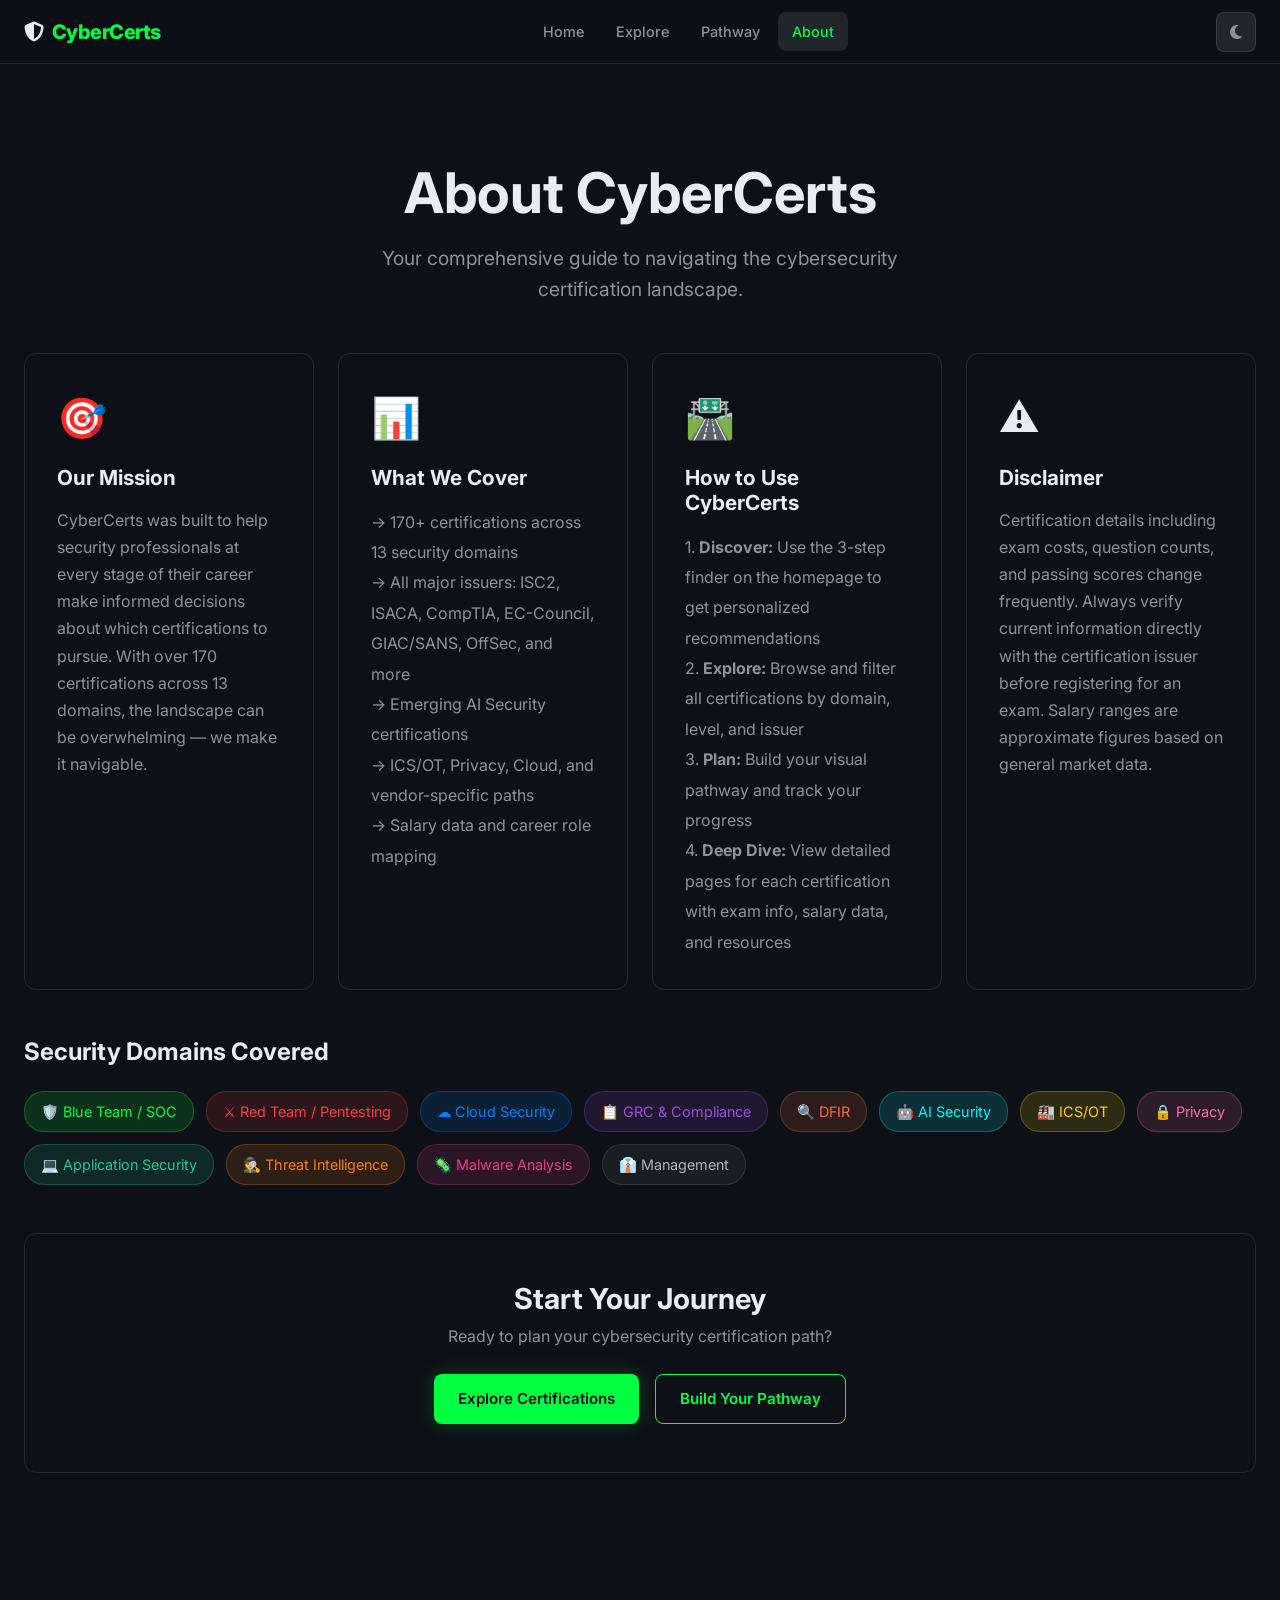
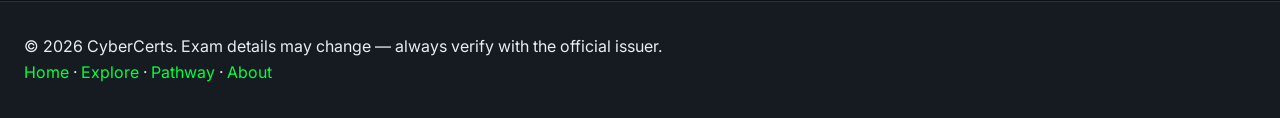
==== commit 0b6073fb: "Fix nav, explore cards, finder, and all page JS/CSS mismatches - app.js: complete rewrite matching a" ====
--- a/about.html
+++ b/about.html
@@ -3,25 +3,28 @@
 <head>
 <meta charset="UTF-8">
 <meta name="viewport" content="width=device-width,initial-scale=1.0">
-<title>About | CyberCerts</title>
+<title>About – CyberCerts</title>
+<link rel="preconnect" href="https://fonts.googleapis.com">
+<link href="https://fonts.googleapis.com/css2?family=Inter:wght@300;400;500;600;700;800&display=swap" rel="stylesheet">
+<link rel="stylesheet" href="https://cdnjs.cloudflare.com/ajax/libs/font-awesome/6.5.0/css/all.min.css">
 <link rel="stylesheet" href="css/styles.css">
 </head>
-<body>
+<body class="dark-mode">
 <nav class="navbar">
   <div class="nav-container">
-    <a href="index.html" class="nav-brand"><span class="brand-icon">⬡</span> CyberCerts</a>
-    <button class="nav-toggle" id="navToggle" aria-label="Toggle navigation">☰</button>
-    <div class="nav-menu" id="navMenu">
-      <a href="index.html" class="nav-link">Home</a>
-      <a href="explore.html" class="nav-link">Explore</a>
-      <a href="pathway.html" class="nav-link">Pathways</a>
-      <a href="about.html" class="nav-link active">About</a>
-      <button class="theme-toggle" aria-label="Toggle theme">◑</button>
-    </div>
+    <a href="index.html" class="nav-logo"><i class="fas fa-shield-halved"></i><span>CyberCerts</span></a>
+    <button class="hamburger" aria-label="Toggle menu" aria-expanded="false" aria-controls="nav-menu"><span></span><span></span><span></span></button>
+    <ul class="nav-menu" id="nav-menu">
+      <li><a href="index.html" class="nav-link">Home</a></li>
+      <li><a href="explore.html" class="nav-link">Explore</a></li>
+      <li><a href="pathway.html" class="nav-link">Pathway</a></li>
+      <li><a href="about.html" class="nav-link active">About</a></li>
+    </ul>
+    <button class="theme-toggle" aria-label="Toggle theme" id="themeToggle"><i class="fas fa-moon"></i></button>
   </div>
 </nav>
 
-<main class="about-page">
+<main class="about-main">
   <div class="container">
     <div class="about-hero reveal">
       <h1>About <span class="gradient-text">CyberCerts</span></h1>
@@ -96,28 +99,9 @@
 
 <footer class="footer">
   <div class="container">
-    <div class="footer-grid">
-      <div class="footer-brand">
-        <div class="nav-brand"><span class="brand-icon">⬡</span> CyberCerts</div>
-        <p>Your guide to cybersecurity certifications.</p>
-      </div>
-      <div class="footer-links">
-        <h4>Navigate</h4>
-        <a href="index.html">Home</a>
-        <a href="explore.html">Explore</a>
-        <a href="pathway.html">Pathways</a>
-        <a href="about.html">About</a>
-      </div>
-      <div class="footer-links">
-        <h4>Domains</h4>
-        <a href="pathway.html?domain=blue-team">Blue Team</a>
-        <a href="pathway.html?domain=red-team">Red Team</a>
-        <a href="pathway.html?domain=cloud">Cloud</a>
-        <a href="pathway.html?domain=ai-security">AI Security</a>
-      </div>
-    </div>
     <div class="footer-bottom">
-      <p>© 2025 CyberCerts · cybercerts.arnav.au · Built for the security community</p>
+      <p>&copy; 2026 CyberCerts. Exam details may change — always verify with the official issuer.</p>
+      <nav aria-label="Footer navigation"><a href="index.html">Home</a> · <a href="explore.html">Explore</a> · <a href="pathway.html">Pathway</a> · <a href="about.html">About</a></nav>
     </div>
   </div>
 </footer>
--- a/css/styles.css
+++ b/css/styles.css
@@ -238,7 +238,8 @@
   background: rgba(240, 244, 248, 0.9);
 }
 
-.navbar-inner {
+.navbar-inner,
+.nav-container {
   display: flex;
   align-items: center;
   justify-content: space-between;
@@ -268,13 +269,18 @@
   color: var(--accent-primary);
 }
 
-.nav-links {
+.nav-links,
+.nav-menu {
   display: flex;
   align-items: center;
   gap: 0.25rem;
-}
-
-.nav-links a {
+  list-style: none;
+  margin: 0;
+  padding: 0;
+}
+
+.nav-links a,
+.nav-menu .nav-link {
   color: var(--text-secondary);
   text-decoration: none;
   padding: 0.5rem 0.875rem;
@@ -282,15 +288,19 @@
   font-weight: 500;
   font-size: 0.9rem;
   transition: all var(--transition-fast);
+  display: block;
 }
 
 .nav-links a:hover,
-.nav-links a.active {
+.nav-links a.active,
+.nav-menu .nav-link:hover,
+.nav-menu .nav-link.active {
   color: var(--text-primary);
   background: var(--bg-tertiary);
 }
 
-.nav-links a.active {
+.nav-links a.active,
+.nav-menu .nav-link.active {
   color: var(--accent-primary);
 }
 
@@ -2022,7 +2032,40 @@
 }
 
 @media (max-width: 768px) {
-  .nav-links { display: none; }
+  .nav-links,
+  .nav-menu {
+    display: none;
+    position: fixed;
+    top: var(--nav-height);
+    left: 0;
+    right: 0;
+    background: var(--bg-secondary);
+    flex-direction: column;
+    padding: 1rem 1.5rem;
+    border-bottom: 1px solid var(--border-color);
+    z-index: 998;
+    gap: 0.25rem;
+    box-shadow: 0 8px 32px rgba(0,0,0,0.4);
+  }
+  .nav-links.open,
+  .nav-menu.open {
+    display: flex;
+  }
+  .nav-menu li { list-style: none; }
+  .nav-menu .nav-link {
+    padding: 0.875rem 1rem;
+    font-size: 1rem;
+    border: 1px solid var(--border-color);
+    border-radius: var(--border-radius);
+    background: var(--bg-tertiary);
+    margin-bottom: 0.25rem;
+  }
+  .nav-menu .nav-link:hover,
+  .nav-menu .nav-link.active {
+    border-color: var(--accent-primary);
+    color: var(--accent-primary);
+    background: var(--bg-tertiary);
+  }
   .hamburger { display: flex; }
   .mobile-nav { display: flex; }
 
@@ -2103,7 +2146,7 @@
 }
 
 /* ========== ABOUT PAGE ========== */
-.about-page { padding: 6rem 0 4rem; min-height: 100vh; }
+.about-page, .about-main { padding: 6rem 0 4rem; min-height: 100vh; }
 .about-hero { text-align: center; margin-bottom: 3rem; }
 .about-hero h1 { font-size: clamp(2rem,5vw,3.5rem); margin-bottom: 1rem; }
 .about-lead { font-size: 1.2rem; color: var(--text-secondary); max-width: 600px; margin: 0 auto; }
@@ -2230,7 +2273,7 @@
 .compare-modal th { color: var(--accent-cyan); }
 
 /* ========== EXPLORE PAGE ========== */
-.explore-page { padding: 6rem 0 4rem; min-height: 100vh; }
+.explore-page, .explore-main { padding: 6rem 0 4rem; min-height: 100vh; }
 .filter-bar { display: flex; flex-wrap: wrap; gap: 1rem; padding: 1.5rem; background: var(--card-bg); border: 1px solid var(--border-color); border-radius: 12px; margin-bottom: 2rem; align-items: center; }
 .filter-bar input, .filter-bar select { background: var(--bg-primary); border: 1px solid var(--border-color); border-radius: 8px; padding: 0.6rem 1rem; color: var(--text-primary); font-size: 0.9rem; }
 .filter-bar input { flex: 1; min-width: 200px; }
@@ -2243,3 +2286,99 @@
   .pathway-node { width: 140px; }
   .cert-side-panel { width: 100%; right: -100%; }
 }
+
+/* ========== PATHWAY PAGE (new structure) ========== */
+.pathway-main { padding: 6rem 0 4rem; min-height: 100vh; }
+.wizard-card { background: var(--bg-card); border: 1px solid var(--border-color); border-radius: var(--border-radius-lg); padding: 2rem; margin-bottom: 2rem; }
+.wizard-steps { display: flex; gap: 1rem; margin-bottom: 2rem; border-bottom: 1px solid var(--border-color); padding-bottom: 1rem; }
+.wizard-step { display: flex; align-items: center; gap: 0.5rem; opacity: 0.4; transition: opacity 0.2s; }
+.wizard-step.active { opacity: 1; }
+.wizard-step.completed { opacity: 0.7; }
+.wizard-step-num { width: 28px; height: 28px; border-radius: 50%; background: var(--bg-tertiary); border: 2px solid var(--border-color); display: flex; align-items: center; justify-content: center; font-size: 0.8rem; font-weight: 700; }
+.wizard-step.active .wizard-step-num { background: var(--accent-primary); border-color: var(--accent-primary); color: #000; }
+.wizard-step-label { font-size: 0.85rem; font-weight: 500; }
+.wizard-panel { display: none; }
+.wizard-panel.active { display: block; }
+.wizard-panel h3 { margin-bottom: 1.5rem; }
+.wizard-footer { display: flex; justify-content: space-between; margin-top: 2rem; padding-top: 1.5rem; border-top: 1px solid var(--border-color); }
+.pathway-display { margin-top: 2rem; }
+.pathway-display-header { display: flex; align-items: center; justify-content: space-between; margin-bottom: 2rem; flex-wrap: wrap; gap: 1rem; }
+.pathway-display-actions { display: flex; gap: 0.5rem; }
+.pathway-level-group { margin-bottom: 1.5rem; }
+.pathway-level-label { font-size: 0.8rem; font-weight: 700; text-transform: uppercase; letter-spacing: 1px; color: var(--level-accent, var(--text-secondary)); margin-bottom: 0.75rem; }
+.pathway-nodes-row { display: flex; flex-wrap: wrap; gap: 1rem; }
+.pathway-node-card { position: relative; border-color: var(--node-accent, var(--border-color)); }
+.pathway-node-code { font-family: var(--font-mono); font-size: 0.75rem; font-weight: 700; color: var(--node-accent, var(--accent-primary)); margin-bottom: 0.25rem; }
+.pathway-node-name { font-size: 0.8rem; line-height: 1.3; margin-bottom: 0.5rem; }
+.pathway-node-issuer { font-size: 0.7rem; color: var(--text-muted); margin-bottom: 0.5rem; }
+.pathway-node-check { position: absolute; bottom: 0.5rem; right: 0.5rem; background: transparent; border: 1px solid var(--border-color); border-radius: 50%; width: 22px; height: 22px; font-size: 0.75rem; line-height: 1; cursor: pointer; color: var(--text-secondary); display: flex; align-items: center; justify-content: center; }
+.pathway-node-check.done { background: #22c55e; border-color: #22c55e; color: #000; }
+.pathway-level-arrow { text-align: center; color: var(--text-muted); margin: 0.5rem 0; font-size: 1.2rem; }
+.pathway-progress-bar-wrap { background: var(--border-color); border-radius: 6px; height: 8px; margin: 1.5rem 0 0.5rem; }
+.pathway-progress-bar { height: 8px; border-radius: 6px; transition: width 0.4s; }
+.pathway-progress-text { font-size: 0.85rem; color: var(--text-secondary); margin-bottom: 1.5rem; }
+.cert-panel { position: fixed; right: 0; top: var(--nav-height); width: min(380px, 100%); height: calc(100vh - var(--nav-height)); background: var(--bg-secondary); border-left: 1px solid var(--border-color); z-index: 500; overflow-y: auto; padding: 2rem; box-shadow: -4px 0 24px rgba(0,0,0,0.4); }
+.cert-panel-close { position: absolute; top: 1rem; right: 1rem; background: var(--bg-tertiary); border: 1px solid var(--border-color); border-radius: var(--border-radius); padding: 0.4rem 0.75rem; cursor: pointer; color: var(--text-primary); }
+.cert-panel-header { margin-bottom: 0.5rem; }
+.progress-dashboard { margin-bottom: 2rem; }
+.progress-dashboard h2 { font-size: 1.3rem; margin-bottom: 0.25rem; }
+.progress-dashboard p { color: var(--text-secondary); margin-bottom: 1.5rem; font-size: 0.9rem; }
+.progress-tracker-item { margin-bottom: 1rem; }
+
+/* ========== CERT DETAIL PAGE (new structure) ========== */
+.cert-detail-main { padding: 6rem 0 4rem; min-height: 100vh; }
+.cert-detail-content {}
+.cert-detail-header { background: var(--bg-card); border: 1px solid var(--border-color); border-radius: var(--border-radius-lg); padding: 2rem; margin-bottom: 2rem; display: flex; flex-wrap: wrap; gap: 2rem; justify-content: space-between; }
+.cert-header-left { flex: 1; min-width: 250px; }
+.cert-header-right {}
+.cert-header-meta { display: flex; flex-wrap: wrap; gap: 0.5rem; align-items: center; margin-bottom: 0.75rem; }
+.cert-header-left h1 { font-size: clamp(1.3rem, 3vw, 2rem); margin: 0.5rem 0; }
+.cert-domain-tags { display: flex; flex-wrap: wrap; gap: 0.4rem; margin-top: 0.75rem; }
+.cert-quick-stats { display: grid; grid-template-columns: repeat(3, 1fr); gap: 1rem; }
+.quick-stat { text-align: center; background: var(--bg-tertiary); border-radius: var(--border-radius); padding: 1rem 0.75rem; }
+.quick-stat-value { display: block; font-size: 1.1rem; font-weight: 700; color: var(--accent-primary); }
+.quick-stat-label { font-size: 0.72rem; color: var(--text-secondary); text-transform: uppercase; letter-spacing: 0.5px; margin-top: 0.25rem; display: block; }
+.cert-tabs { display: flex; flex-wrap: wrap; gap: 0.25rem; border-bottom: 1px solid var(--border-color); margin-bottom: 1.5rem; }
+.cert-tab { background: transparent; border: none; padding: 0.75rem 1rem; cursor: pointer; color: var(--text-secondary); border-bottom: 2px solid transparent; font-size: 0.9rem; font-weight: 500; transition: all 0.2s; }
+.cert-tab:hover { color: var(--text-primary); }
+.cert-tab.active { color: var(--accent-primary); border-bottom-color: var(--accent-primary); }
+.tab-panel { display: none; }
+.tab-panel.active { display: block; }
+.tab-two-col { display: grid; grid-template-columns: 1fr 1fr; gap: 2rem; }
+.tab-two-col h3 { font-size: 1rem; color: var(--accent-primary); margin: 0 0 0.5rem; }
+.tab-two-col p { color: var(--text-secondary); line-height: 1.7; font-size: 0.9rem; }
+.skill-item { margin-bottom: 1rem; }
+.skill-item-header { display: flex; justify-content: space-between; margin-bottom: 0.4rem; font-size: 0.9rem; }
+.skill-name { color: var(--text-primary); }
+.skill-pct { color: var(--text-secondary); font-family: var(--font-mono); }
+.skill-bar-bg { background: var(--border-color); border-radius: 4px; height: 8px; }
+.skill-bar-fill { height: 8px; border-radius: 4px; transition: width 0.5s; }
+.exam-details-grid { display: grid; grid-template-columns: repeat(auto-fill, minmax(200px, 1fr)); gap: 1rem; }
+.exam-stat-card { background: var(--bg-card); border: 1px solid var(--border-color); border-radius: var(--border-radius); padding: 1.25rem; }
+.exam-stat-label { font-size: 0.75rem; color: var(--text-secondary); text-transform: uppercase; letter-spacing: 0.5px; margin-bottom: 0.5rem; }
+.exam-stat-value { font-size: 1rem; font-weight: 600; }
+.career-roles { display: flex; flex-wrap: wrap; gap: 0.5rem; margin-bottom: 1.5rem; }
+.role-chip { background: var(--bg-tertiary); border: 1px solid var(--border-color); border-radius: 20px; padding: 0.35rem 0.875rem; font-size: 0.85rem; }
+.salary-amount { font-size: 1.75rem; font-weight: 800; }
+.resources-list { display: grid; grid-template-columns: repeat(auto-fill, minmax(240px, 1fr)); gap: 1rem; }
+.resource-card { background: var(--bg-card); border: 1px solid var(--border-color); border-radius: var(--border-radius); padding: 1.25rem; }
+.resource-type-badge { font-size: 0.7rem; font-weight: 700; letter-spacing: 1px; color: var(--accent-primary); margin-bottom: 0.5rem; }
+.resource-title { font-size: 0.95rem; margin-bottom: 1rem; line-height: 1.4; }
+.next-certs-grid { display: grid; grid-template-columns: repeat(auto-fill, minmax(250px, 1fr)); gap: 1rem; }
+.breadcrumb ol { display: flex; list-style: none; gap: 0.5rem; padding: 0; font-size: 0.85rem; color: var(--text-secondary); margin-bottom: 1.5rem; }
+.breadcrumb ol li + li::before { content: '/'; margin-right: 0.5rem; }
+.breadcrumb a { color: var(--accent-primary); text-decoration: none; }
+.loading-state { text-align: center; padding: 4rem 2rem; }
+.loading-state i { font-size: 2rem; color: var(--accent-primary); margin-bottom: 1rem; }
+.error-state { text-align: center; padding: 4rem 2rem; }
+.error-state i { font-size: 3rem; color: var(--color-advanced); margin-bottom: 1rem; }
+#progressCheck { margin-right: 0.5rem; }
+.ai-security-badge { background: rgba(0,245,255,0.1); color: #00f5ff; border: 1px solid rgba(0,245,255,0.3); border-radius: 100px; padding: 0.2rem 0.6rem; font-size: 0.7rem; font-weight: 700; }
+
+/* About page responsive */
+@media (max-width: 768px) {
+  .tab-two-col { grid-template-columns: 1fr; }
+  .cert-quick-stats { grid-template-columns: 1fr 1fr; }
+  .cert-detail-header { flex-direction: column; }
+  .pathway-node-card { width: 140px; }
+}
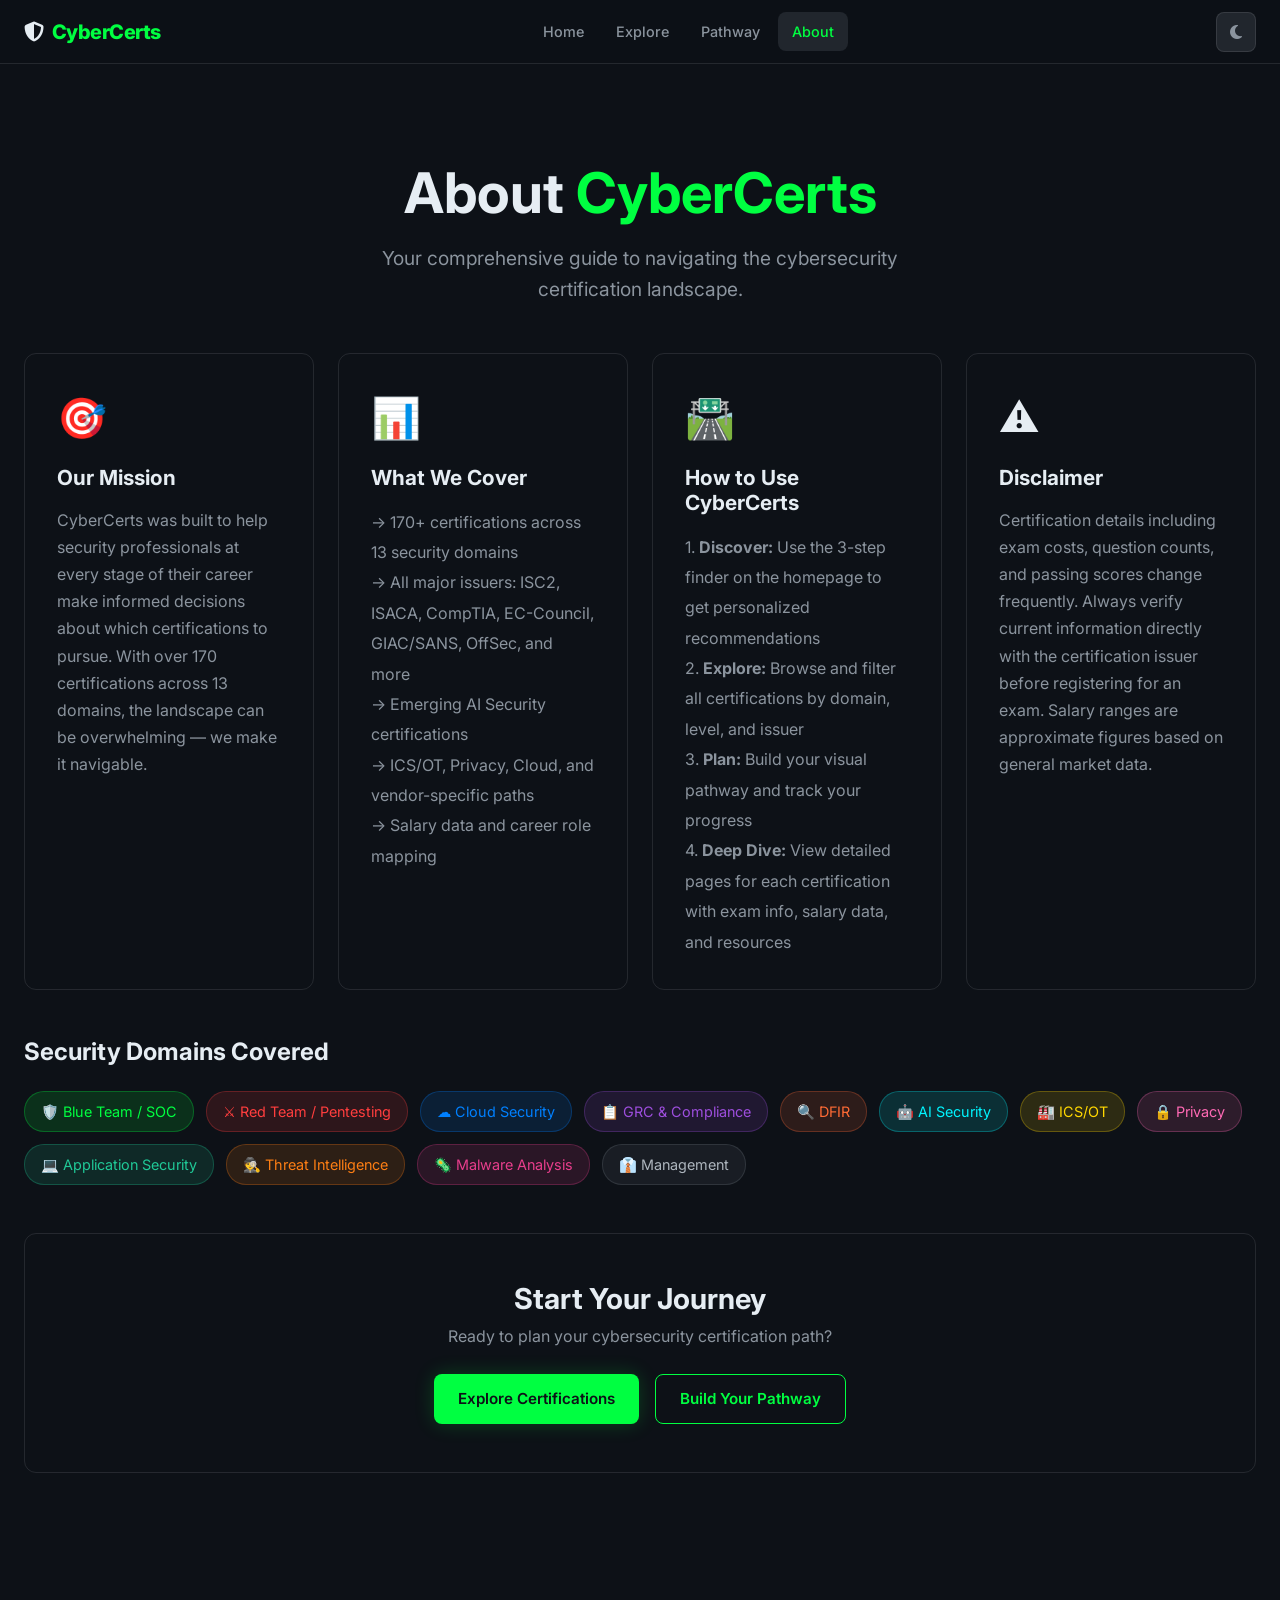
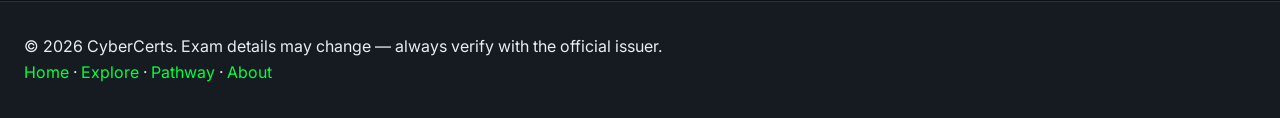
==== commit 6741617f: "Add ?v=2 cache-busting to all CSS and JS asset URLs Forces browsers and CDNs to fetch the latest fil" ====
--- a/about.html
+++ b/about.html
@@ -7,7 +7,7 @@
 <link rel="preconnect" href="https://fonts.googleapis.com">
 <link href="https://fonts.googleapis.com/css2?family=Inter:wght@300;400;500;600;700;800&display=swap" rel="stylesheet">
 <link rel="stylesheet" href="https://cdnjs.cloudflare.com/ajax/libs/font-awesome/6.5.0/css/all.min.css">
-<link rel="stylesheet" href="css/styles.css">
+<link rel="stylesheet" href="css/styles.css?v=2">
 </head>
 <body class="dark-mode">
 <nav class="navbar">
@@ -106,7 +106,7 @@
   </div>
 </footer>
 
-<script src="js/data.js"></script>
-<script src="js/app.js"></script>
+<script src="js/data.js?v=2"></script>
+<script src="js/app.js?v=2"></script>
 </body>
 </html>
--- a/css/styles.css
+++ b/css/styles.css
@@ -269,14 +269,35 @@
   color: var(--accent-primary);
 }
 
+/* nav-menu hidden by default (mobile-first); desktop shows via @media below */
 .nav-links,
 .nav-menu {
-  display: flex;
+  display: none;
   align-items: center;
   gap: 0.25rem;
   list-style: none;
   margin: 0;
   padding: 0;
+}
+
+/* Desktop: show nav inline */
+@media (min-width: 769px) {
+  .nav-links,
+  .nav-menu {
+    display: flex;
+    position: static !important;
+    background: transparent !important;
+    border: none !important;
+    box-shadow: none !important;
+    padding: 0 !important;
+    flex-direction: row !important;
+    z-index: auto !important;
+    width: auto !important;
+    top: auto !important;
+    left: auto !important;
+    right: auto !important;
+  }
+  .hamburger { display: none !important; }
 }
 
 .nav-links a,
@@ -415,8 +436,19 @@
   min-height: calc(100vh - var(--nav-height));
   display: flex;
   align-items: center;
+  justify-content: center;
   overflow: hidden;
   background: var(--bg-primary);
+}
+/* Canvas must not participate in flex layout */
+.hero > canvas {
+  position: absolute !important;
+  inset: 0;
+  pointer-events: none;
+  z-index: 0;
+  flex: none;
+  width: 100% !important;
+  height: 100% !important;
 }
 
 .hero-bg {
@@ -427,10 +459,13 @@
 }
 
 /* Particle canvas */
-#particle-canvas {
+#particle-canvas,
+#particles-canvas {
   position: absolute;
   inset: 0;
   pointer-events: none;
+  z-index: 0;
+  flex: none;
 }
 
 /* Grid overlay */
@@ -481,6 +516,13 @@
 .light-mode .hero-badge {
   background: rgba(5,150,105,0.1);
   border-color: rgba(5,150,105,0.3);
+}
+
+.gradient-text {
+  color: var(--accent-primary);
+}
+.light-mode .gradient-text {
+  color: #00aa2e;
 }
 
 .hero-title {
@@ -2032,9 +2074,10 @@
 }
 
 @media (max-width: 768px) {
-  .nav-links,
-  .nav-menu {
-    display: none;
+  /* Mobile nav dropdown */
+  .nav-links.open,
+  .nav-menu.open {
+    display: flex !important;
     position: fixed;
     top: var(--nav-height);
     left: 0;
@@ -2047,10 +2090,6 @@
     gap: 0.25rem;
     box-shadow: 0 8px 32px rgba(0,0,0,0.4);
   }
-  .nav-links.open,
-  .nav-menu.open {
-    display: flex;
-  }
   .nav-menu li { list-style: none; }
   .nav-menu .nav-link {
     padding: 0.875rem 1rem;
@@ -2059,14 +2098,14 @@
     border-radius: var(--border-radius);
     background: var(--bg-tertiary);
     margin-bottom: 0.25rem;
+    display: block;
   }
   .nav-menu .nav-link:hover,
   .nav-menu .nav-link.active {
     border-color: var(--accent-primary);
     color: var(--accent-primary);
-    background: var(--bg-tertiary);
   }
-  .hamburger { display: flex; }
+  .hamburger { display: flex !important; }
   .mobile-nav { display: flex; }
 
   .grid-2,
@@ -2093,7 +2132,8 @@
   }
 
   .filter-bar {
-    flex-direction: column;
+    flex-wrap: wrap;
+    gap: 0.5rem;
   }
 
   .filter-group {
@@ -2275,8 +2315,11 @@
 /* ========== EXPLORE PAGE ========== */
 .explore-page, .explore-main { padding: 6rem 0 4rem; min-height: 100vh; }
 .filter-bar { display: flex; flex-wrap: wrap; gap: 1rem; padding: 1.5rem; background: var(--card-bg); border: 1px solid var(--border-color); border-radius: 12px; margin-bottom: 2rem; align-items: center; }
-.filter-bar input, .filter-bar select { background: var(--bg-primary); border: 1px solid var(--border-color); border-radius: 8px; padding: 0.6rem 1rem; color: var(--text-primary); font-size: 0.9rem; }
-.filter-bar input { flex: 1; min-width: 200px; }
+.filter-bar input, .filter-bar select { background: var(--bg-primary); border: 1px solid var(--border-color); border-radius: 8px; padding: 0.6rem 1rem; color: var(--text-primary); font-size: 0.9rem; flex: 1; min-width: 140px; }
+.filter-bar input { min-width: 200px; }
+.search-input-wrap { display: flex; align-items: center; gap: 0.5rem; background: var(--bg-primary); border: 1px solid var(--border-color); border-radius: 8px; padding: 0.6rem 1rem; flex: 2; min-width: 200px; }
+.search-input-wrap i { color: var(--text-muted); flex-shrink: 0; }
+.search-input-wrap input { border: none; background: transparent; padding: 0; flex: 1; min-width: 0; outline: none; color: var(--text-primary); font-size: 0.9rem; }
 .cert-count { font-size: 0.9rem; color: var(--text-secondary); margin-bottom: 1rem; }
 .certs-grid { display: grid; grid-template-columns: repeat(auto-fill,minmax(300px,1fr)); gap: 1.5rem; }
 .no-results { text-align: center; padding: 3rem; color: var(--text-secondary); }
@@ -2375,10 +2418,70 @@
 #progressCheck { margin-right: 0.5rem; }
 .ai-security-badge { background: rgba(0,245,255,0.1); color: #00f5ff; border: 1px solid rgba(0,245,255,0.3); border-radius: 100px; padding: 0.2rem 0.6rem; font-size: 0.7rem; font-weight: 700; }
 
+/* ========== FINDER NAV & STEP DOTS ========== */
+.finder-nav {
+  display: flex;
+  align-items: center;
+  justify-content: space-between;
+  margin-top: 1.5rem;
+  padding-top: 1rem;
+  border-top: 1px solid var(--border-color);
+  flex-wrap: wrap;
+  gap: 0.75rem;
+}
+.step-indicators {
+  display: flex;
+  gap: 0.5rem;
+  align-items: center;
+}
+.step-dot {
+  width: 10px;
+  height: 10px;
+  min-width: 10px;
+  border-radius: 50%;
+  background: var(--border-color);
+  border: none;
+  padding: 0;
+  cursor: pointer;
+  transition: background 0.2s, transform 0.2s;
+  -webkit-appearance: none;
+  appearance: none;
+  display: block;
+  overflow: hidden;
+  font-size: 0;
+  line-height: 0;
+  color: transparent;
+  flex-shrink: 0;
+}
+.step-dot.active {
+  background: var(--accent-primary);
+  transform: scale(1.3);
+}
+.step-dot.completed {
+  background: var(--accent-cyan);
+}
+.step-nav-btns {
+  display: flex;
+  gap: 0.75rem;
+  align-items: center;
+  flex-wrap: nowrap;
+  margin-left: auto;
+}
+.results-meta {
+  display: flex;
+  align-items: center;
+  justify-content: space-between;
+  margin-bottom: 1rem;
+  flex-wrap: wrap;
+  gap: 0.5rem;
+}
+
 /* About page responsive */
 @media (max-width: 768px) {
   .tab-two-col { grid-template-columns: 1fr; }
   .cert-quick-stats { grid-template-columns: 1fr 1fr; }
   .cert-detail-header { flex-direction: column; }
-  .pathway-node-card { width: 140px; }
-}
+  .pathway-node-card { width: calc(50% - 0.5rem); min-width: 130px; }
+  .filter-bar select { flex: 1 1 calc(50% - 0.5rem); min-width: 0; }
+  .certs-grid { grid-template-columns: 1fr; }
+}
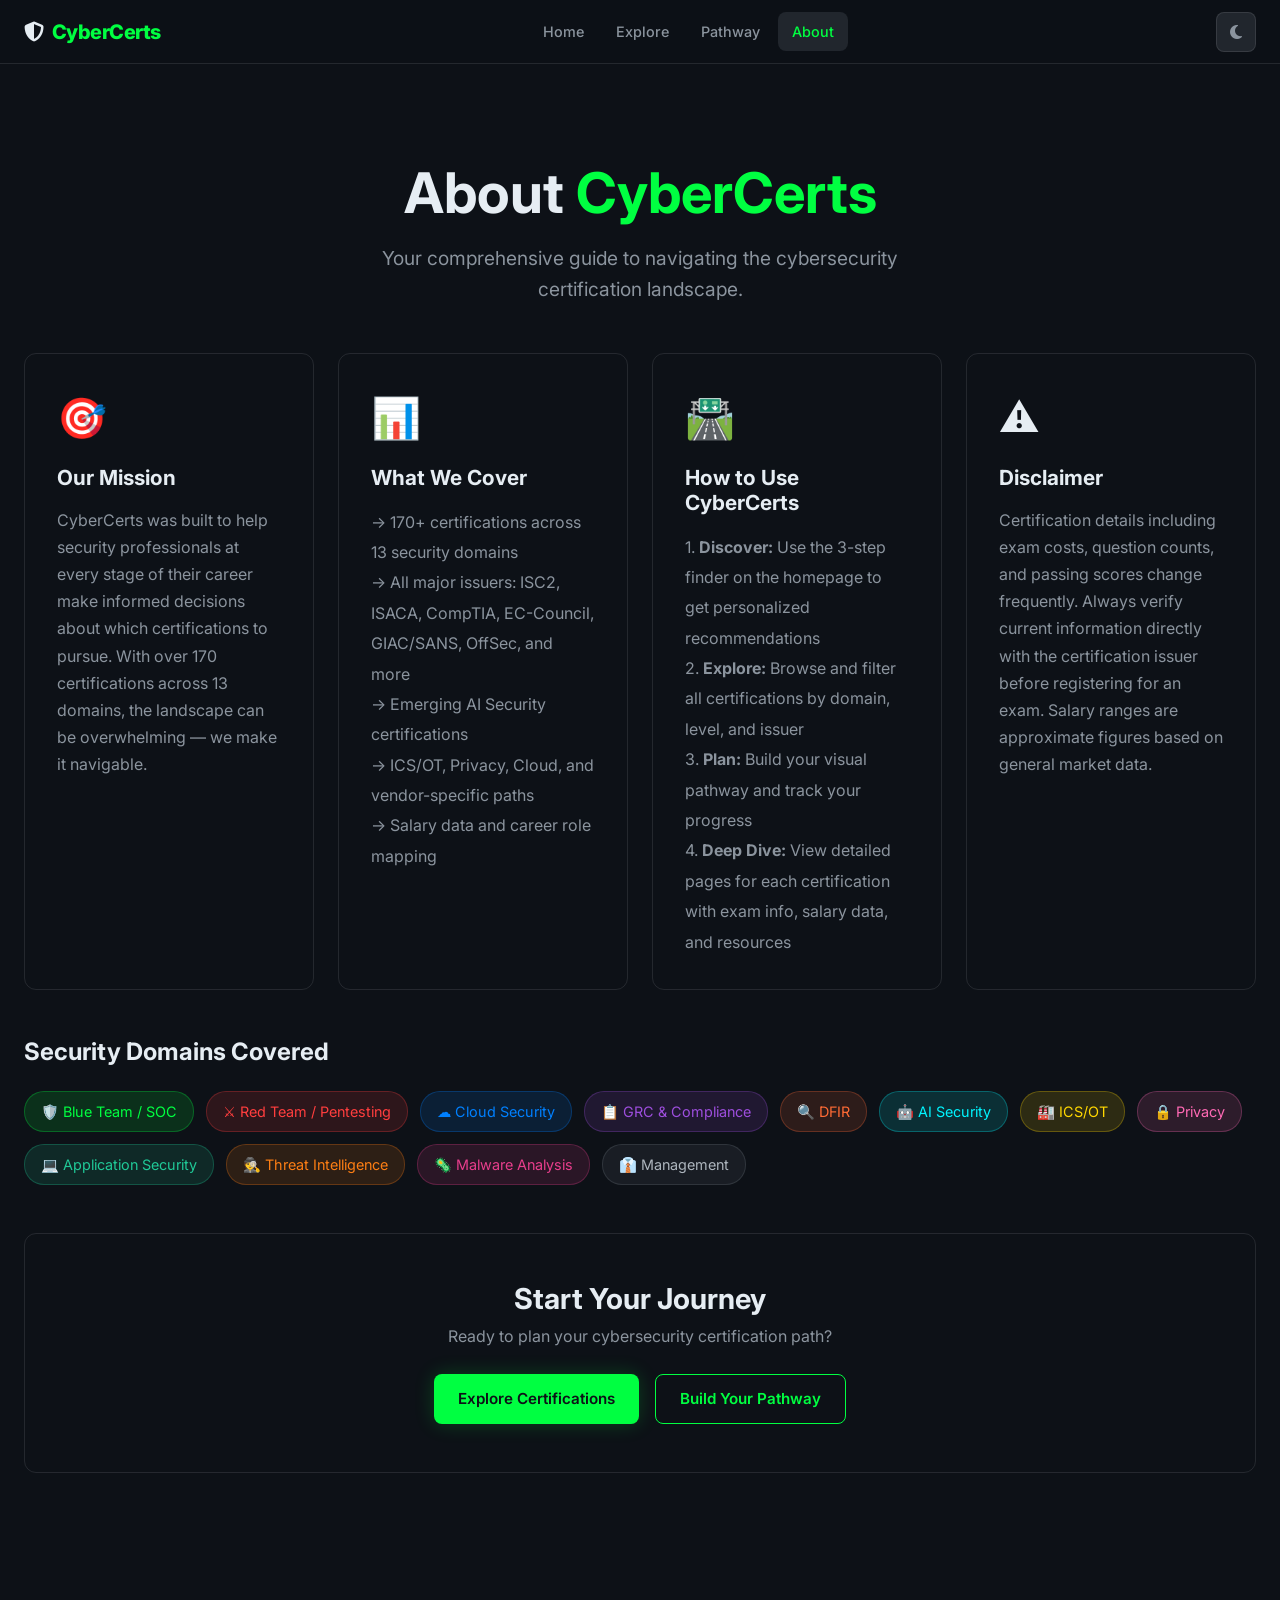
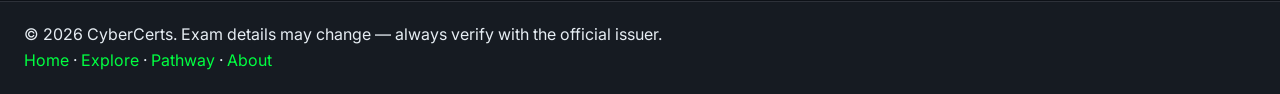
==== commit ab9efa29: "Sync cache-bust version to ?v=6 across remaining pages https://claude.ai/code/session_01Mds21R6UdcGi" ====
--- a/about.html
+++ b/about.html
@@ -7,7 +7,7 @@
 <link rel="preconnect" href="https://fonts.googleapis.com">
 <link href="https://fonts.googleapis.com/css2?family=Inter:wght@300;400;500;600;700;800&display=swap" rel="stylesheet">
 <link rel="stylesheet" href="https://cdnjs.cloudflare.com/ajax/libs/font-awesome/6.5.0/css/all.min.css">
-<link rel="stylesheet" href="css/styles.css?v=2">
+<link rel="stylesheet" href="css/styles.css?v=6">
 </head>
 <body class="dark-mode">
 <nav class="navbar">
@@ -106,7 +106,7 @@
   </div>
 </footer>
 
-<script src="js/data.js?v=2"></script>
-<script src="js/app.js?v=2"></script>
+<script src="js/data.js?v=6"></script>
+<script src="js/app.js?v=6"></script>
 </body>
 </html>
--- a/css/styles.css
+++ b/css/styles.css
@@ -440,6 +440,12 @@
   overflow: hidden;
   background: var(--bg-primary);
 }
+
+@media (min-width: 769px) {
+  .hero {
+    min-height: 70vh;
+  }
+}
 /* Canvas must not participate in flex layout */
 .hero > canvas {
   position: absolute !important;
@@ -656,22 +662,32 @@
   background: var(--bg-secondary);
   border-top: 1px solid var(--border-color);
   border-bottom: 1px solid var(--border-color);
-  padding: 1.5rem 0;
-}
-
-.stats-bar .container {
+  padding: 1rem 0;
+}
+
+.stats-bar .container,
+.stats-bar-inner {
   display: flex;
   justify-content: center;
-  gap: 3rem;
+  align-items: center;
+  gap: 0;
   flex-wrap: wrap;
 }
 
 .stat-item {
-  text-align: center;
+  display: flex;
+  align-items: baseline;
+  gap: 0.5rem;
+  padding: 0.5rem 2rem;
+  border-right: 1px solid var(--border-color);
+}
+
+.stat-item:last-child {
+  border-right: none;
 }
 
 .stat-number {
-  font-size: 2rem;
+  font-size: 1.5rem;
   font-weight: 900;
   color: var(--accent-primary);
   font-family: var(--font-mono);
@@ -679,7 +695,7 @@
 }
 
 .stat-label {
-  font-size: 0.8rem;
+  font-size: 0.75rem;
   color: var(--text-secondary);
   text-transform: uppercase;
   letter-spacing: 1px;
@@ -1276,6 +1292,63 @@
   display: block;
 }
 
+/* ========== FINDER (home page 3-step wizard) ========== */
+.finder-section { padding: 3rem 0 4rem; }
+
+@media (min-width: 769px) {
+  .finder-section { padding: 2.5rem 0 3rem; }
+  .finder-card { padding: 1.5rem 2rem; }
+  .option-grid { grid-template-columns: repeat(auto-fill, minmax(160px, 1fr)); gap: 0.5rem; }
+  .option-btn { padding: 0.65rem 0.75rem; font-size: 0.85rem; }
+}
+
+.finder-card {
+  background: var(--bg-secondary);
+  border: 1px solid var(--border-color);
+  border-radius: var(--border-radius-lg);
+  padding: 2rem;
+}
+
+.finder-step { display: none; }
+.finder-step.active { display: block; }
+
+.step-header {
+  display: flex;
+  align-items: center;
+  gap: 1rem;
+  margin-bottom: 1.5rem;
+}
+
+.step-number {
+  width: 36px;
+  height: 36px;
+  border-radius: 50%;
+  background: var(--accent-primary);
+  color: #000;
+  font-weight: 800;
+  font-size: 0.85rem;
+  display: flex;
+  align-items: center;
+  justify-content: center;
+  flex-shrink: 0;
+}
+
+.step-header h3 { font-size: 1.2rem; margin: 0; }
+.optional { font-size: 0.8rem; color: var(--text-muted); font-weight: 400; }
+
+/* Results hidden until .active added by JS */
+.finder-results { display: none; margin-top: 1.5rem; }
+.finder-results.active { display: block; }
+
+.results-grid {
+  display: grid;
+  grid-template-columns: repeat(auto-fill, minmax(280px, 1fr));
+  gap: 1rem;
+  margin: 1rem 0 1.5rem;
+}
+
+.results-cta { margin-top: 1rem; }
+
 .option-grid {
   display: grid;
   grid-template-columns: repeat(auto-fill, minmax(180px, 1fr));
@@ -1869,43 +1942,58 @@
 .footer {
   background: var(--bg-secondary);
   border-top: 1px solid var(--border-color);
-  padding: 2rem 0;
+  padding: 1.25rem 0;
   margin-top: 4rem;
 }
 
-.footer-inner {
-  display: flex;
-  flex-direction: column;
-  align-items: center;
-  gap: 1rem;
-  text-align: center;
+.footer-row {
+  display: flex;
+  align-items: center;
+  justify-content: space-between;
+  gap: 1.5rem;
+  flex-wrap: wrap;
 }
 
 .footer-logo {
-  font-size: 1.2rem;
+  font-size: 1rem;
   font-weight: 800;
   color: var(--accent-primary);
-}
-
-.footer-links {
-  display: flex;
-  gap: 1.5rem;
+  text-decoration: none;
+  display: flex;
+  align-items: center;
+  gap: 0.4rem;
+  white-space: nowrap;
+}
+
+.footer-nav {
+  display: flex;
+  gap: 0;
   flex-wrap: wrap;
-  justify-content: center;
-}
-
-.footer-links a {
+  align-items: center;
+}
+
+.footer-nav a {
   color: var(--text-secondary);
   text-decoration: none;
-  font-size: 0.85rem;
+  font-size: 0.82rem;
+  padding: 0.2rem 0.75rem;
+  border-right: 1px solid var(--border-color);
   transition: color var(--transition-fast);
-}
-
-.footer-links a:hover { color: var(--accent-primary); }
+  white-space: nowrap;
+}
+
+.footer-nav a:last-child { border-right: none; }
+.footer-nav a:hover { color: var(--accent-primary); }
 
 .footer-copy {
-  font-size: 0.8rem;
+  font-size: 0.75rem;
   color: var(--text-muted);
+  white-space: nowrap;
+}
+
+@media (max-width: 768px) {
+  .footer-row { flex-direction: column; align-items: flex-start; gap: 0.75rem; }
+  .footer-copy { white-space: normal; }
 }
 
 /* ============================================================
@@ -2115,7 +2203,11 @@
   }
 
   .stats-bar .container {
-    gap: 1.5rem;
+    gap: 0;
+  }
+  .stat-item {
+    padding: 0.4rem 1rem;
+    border-right: 1px solid var(--border-color);
   }
 
   .selector-steps {
